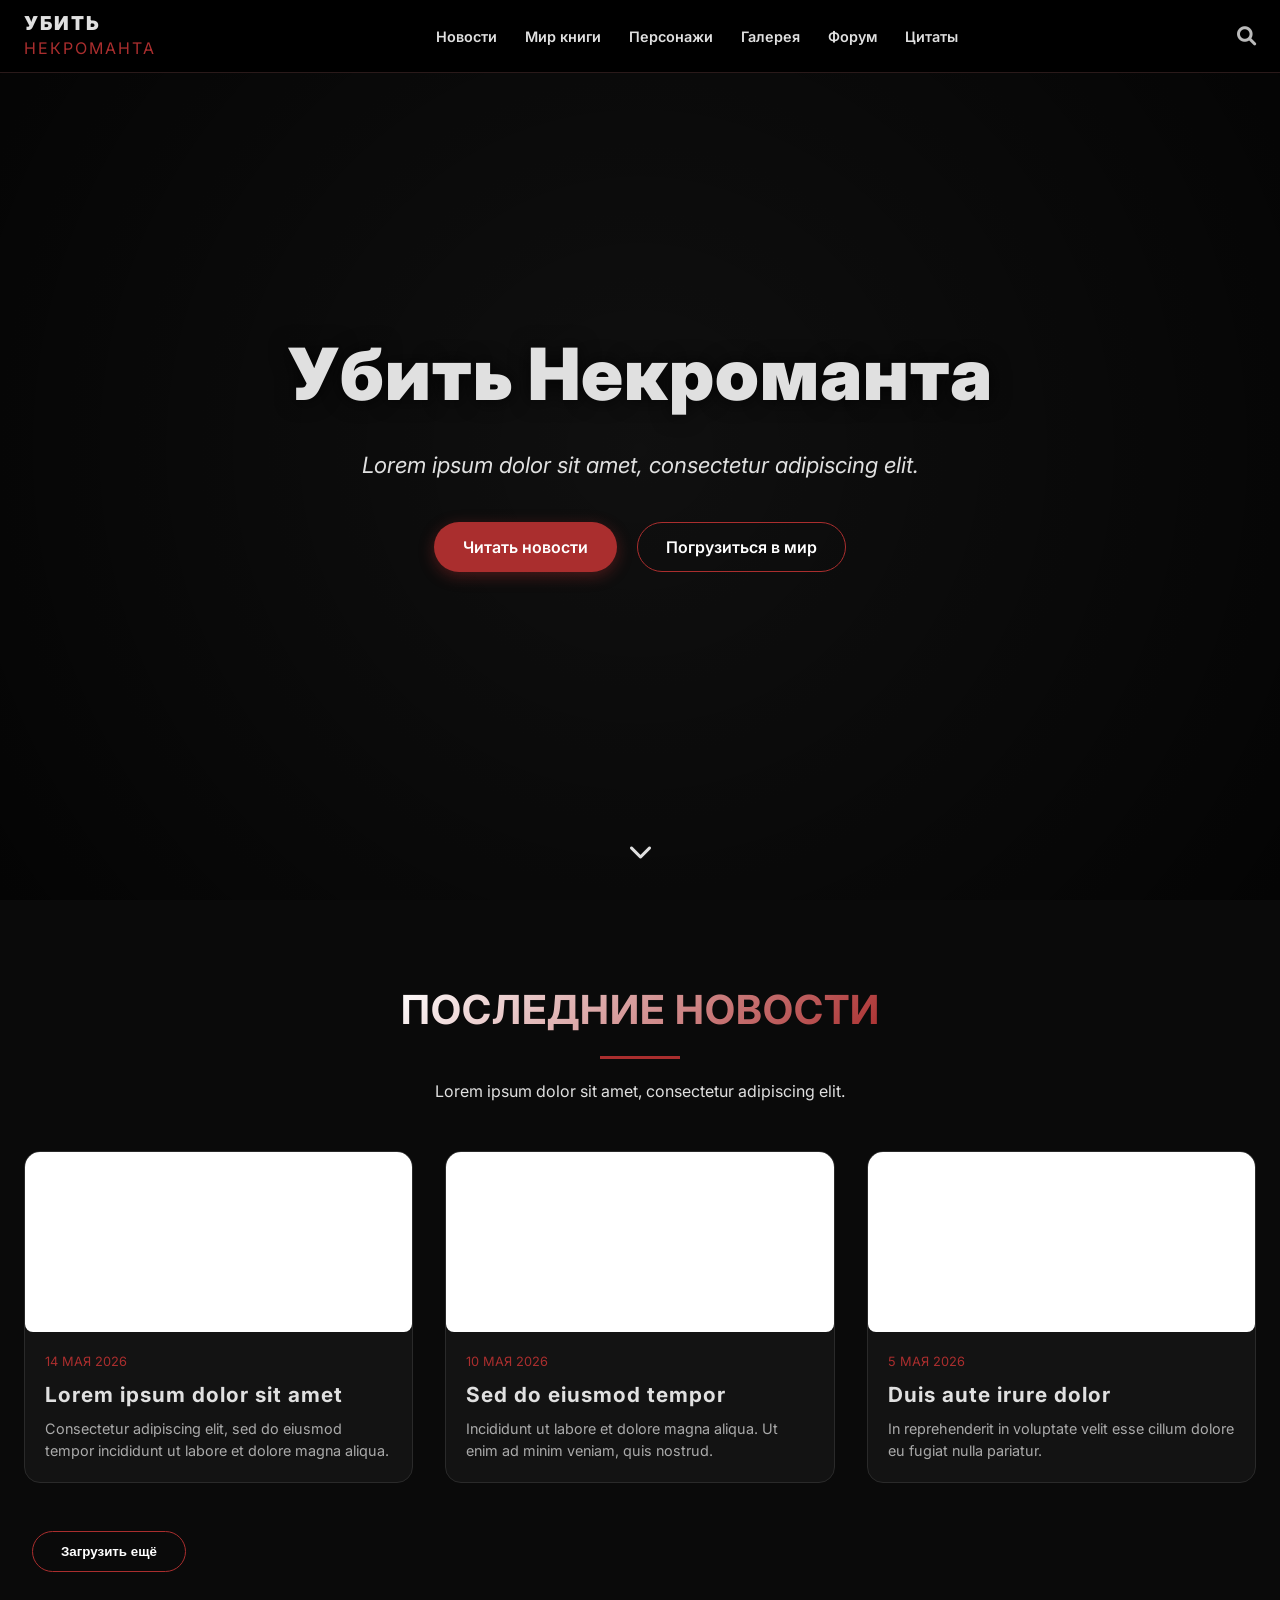
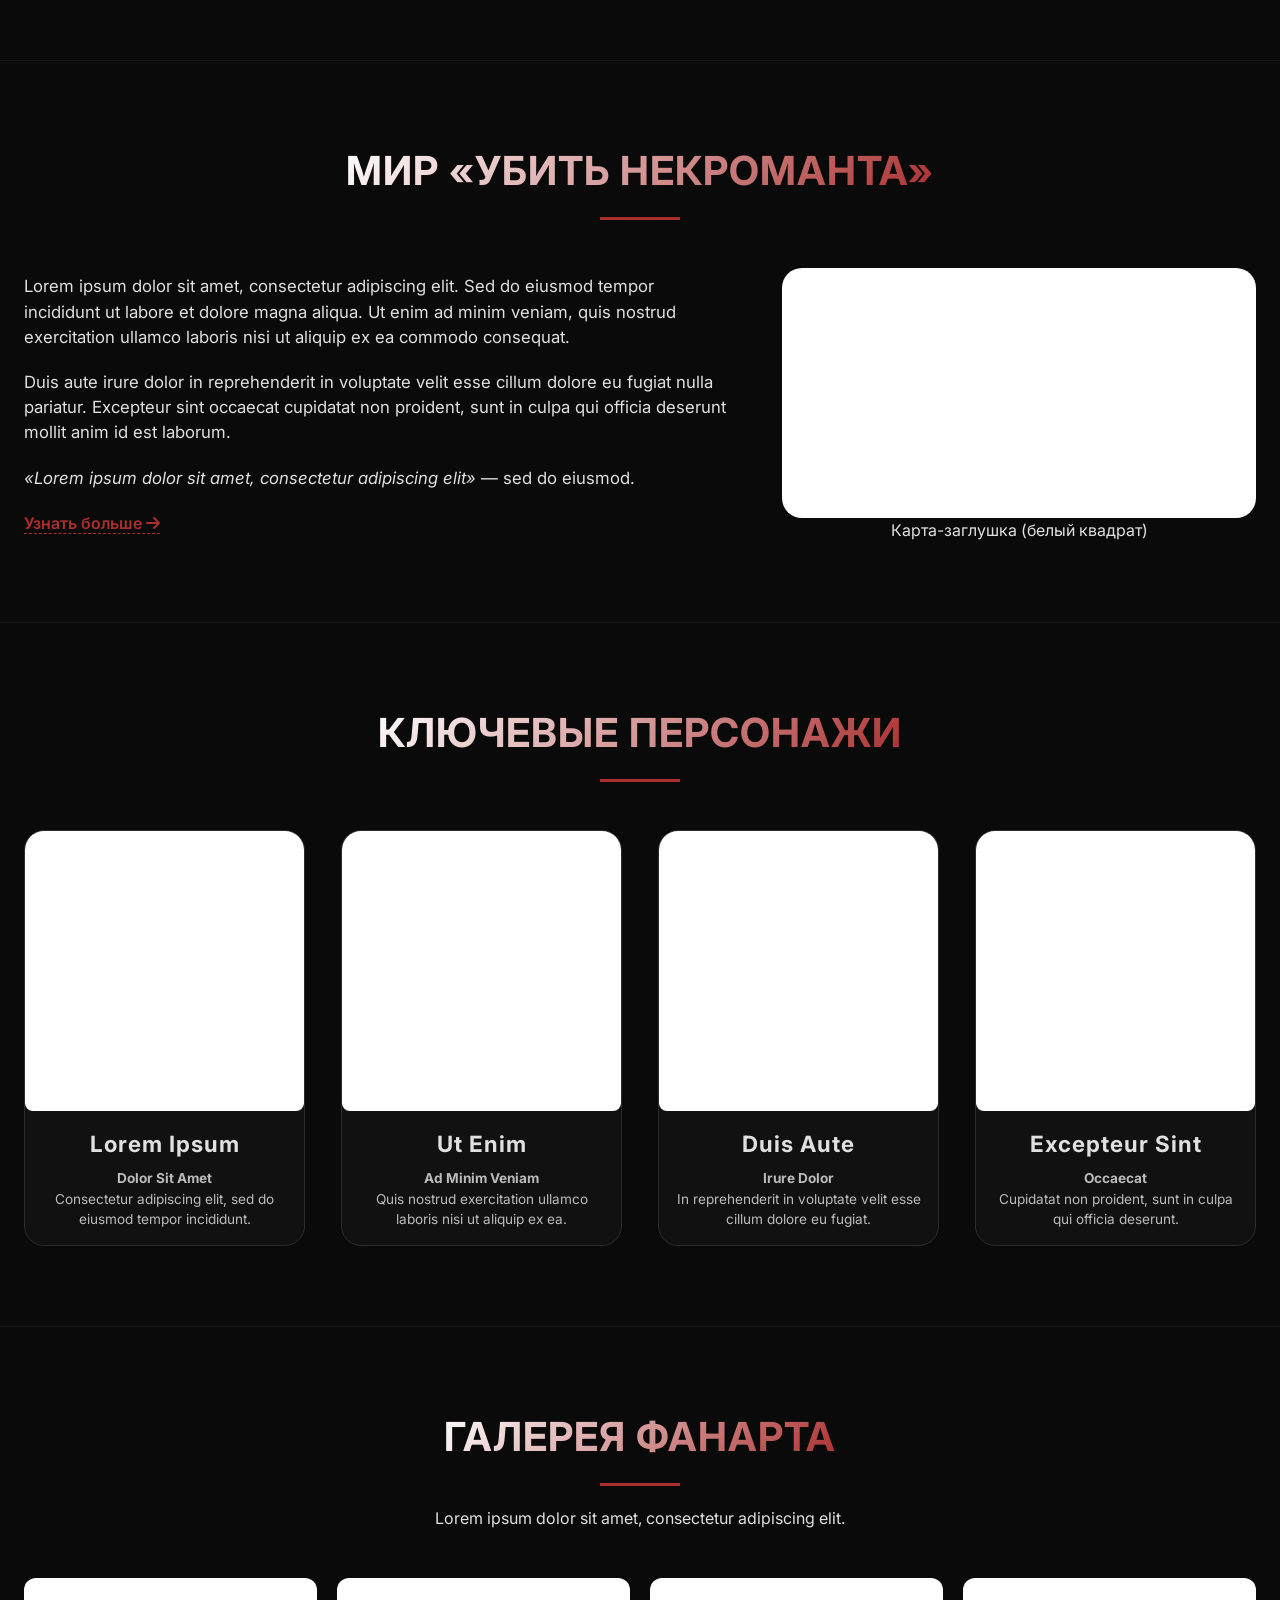
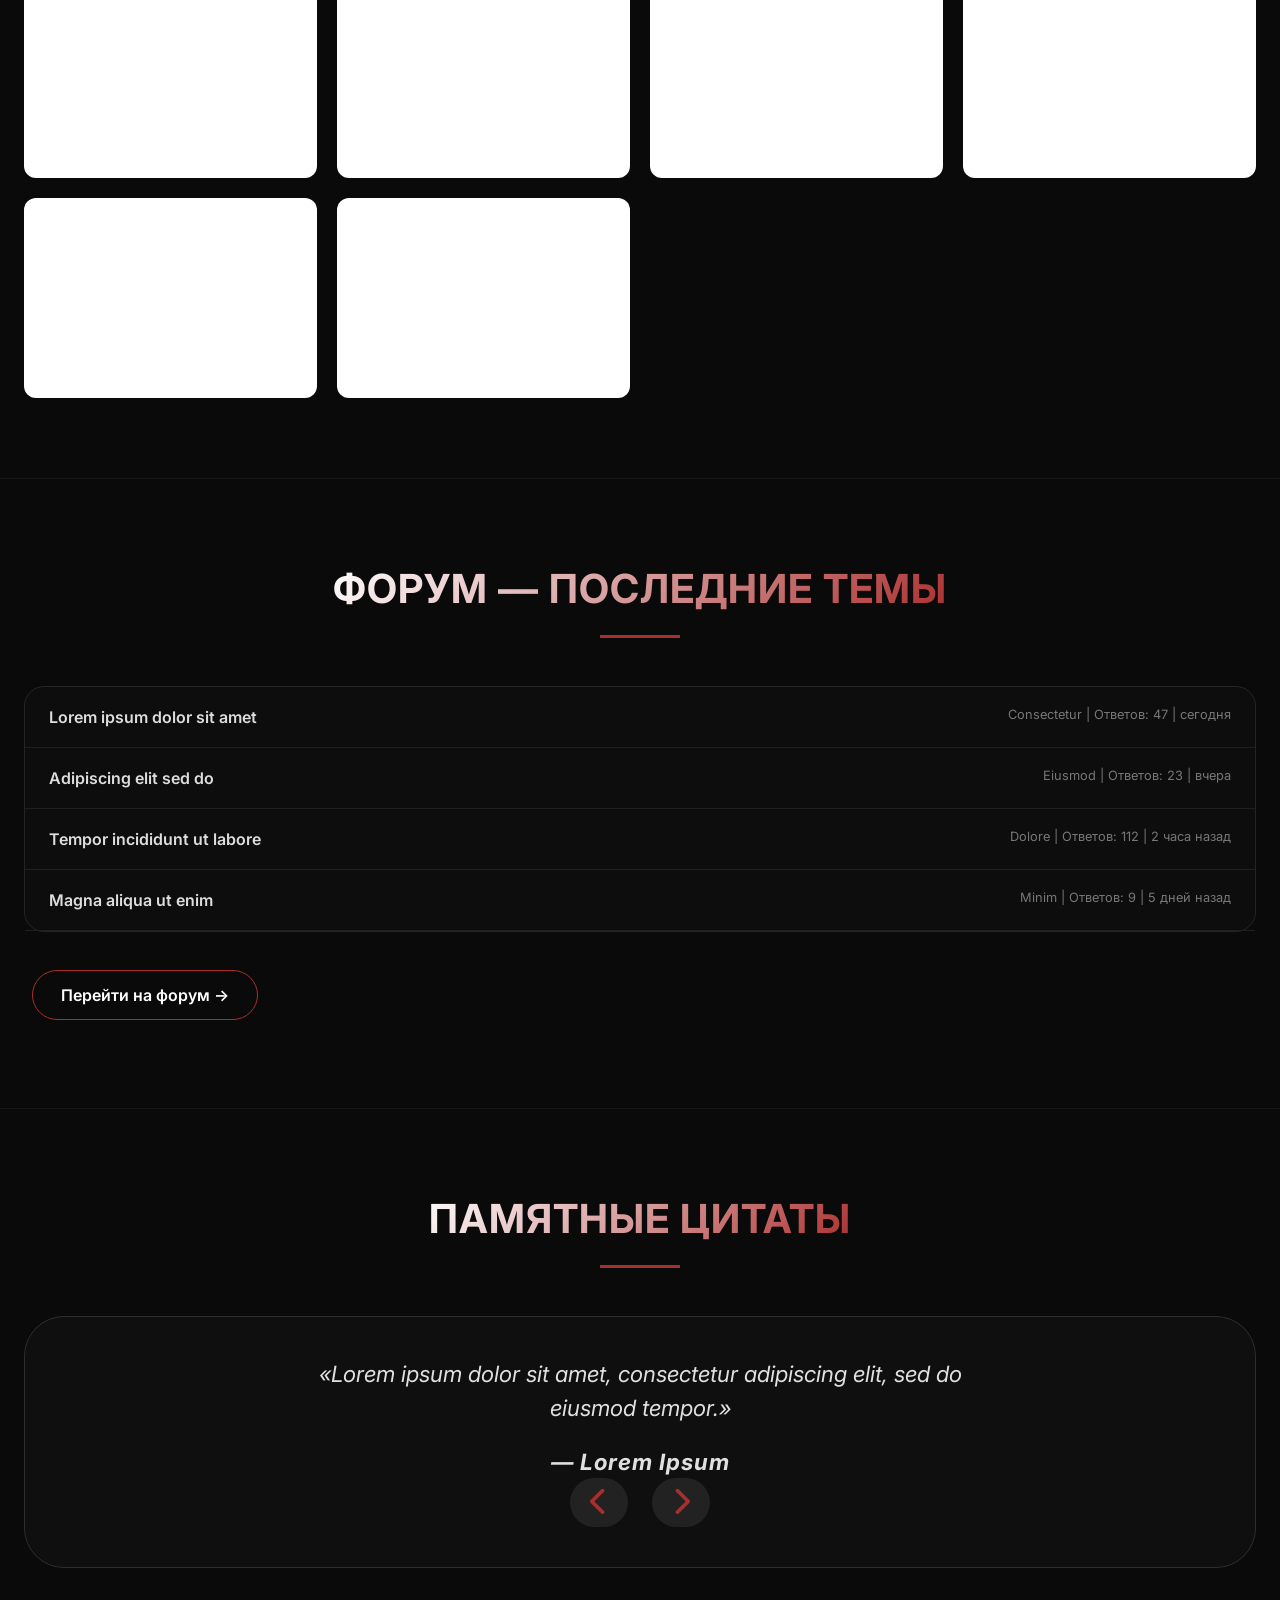
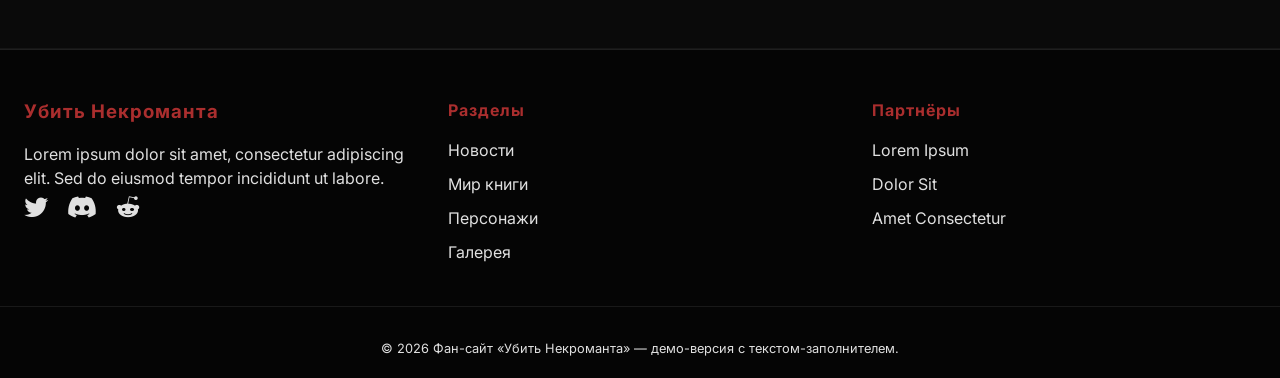
==== frontend/index.html @ 0b4ace2f "80 % шаблона сделана основная часть скелетика сайта с js и css модулями" ====
<!DOCTYPE html>
<html lang="ru">
<head>
    <meta charset="UTF-8">
    <meta name="viewport" content="width=device-width, initial-scale=1.0, user-scalable=yes">
    <title>Убить Некроманта | Фан-сайт (заглушка)</title>
    <link rel="stylesheet" href="style.css">
    <link href="https://fonts.googleapis.com/css2?family=Inter:opsz,wght@14..32,300;14..32,400;14..32,600&display=swap" rel="stylesheet">
    <link rel="stylesheet" href="https://cdnjs.cloudflare.com/ajax/libs/font-awesome/6.0.0-beta3/css/all.min.css">
</head>
<body>

    <div class="mobile-nav-toggle" id="mobileToggle">
        <i class="fas fa-bars"></i>
    </div>
    <nav class="main-nav" id="mainNav">
        <div class="nav-container">
            <div class="logo">
                <a href="#">УБИТЬ<br><span>НЕКРОМАНТА</span></a>
            </div>
            <ul class="nav-links" id="navLinks">
                <li><a href="#news">Новости</a></li>
                <li><a href="#world">Мир книги</a></li>
                <li><a href="#characters">Персонажи</a></li>
                <li><a href="#gallery">Галерея</a></li>
                <li><a href="#forum">Форум</a></li>
                <li><a href="#quotes">Цитаты</a></li>
            </ul>
            <div class="nav-search">
                <i class="fas fa-search"></i>
            </div>
        </div>
    </nav>

    <header class="hero">
        <div class="hero-overlay"></div>
        <div class="hero-content">
            <h1>Убить Некроманта</h1>
            <p class="tagline">Lorem ipsum dolor sit amet, consectetur adipiscing elit.</p>
            <div class="hero-buttons">
                <a href="#news" class="btn btn-primary">Читать новости</a>
                <a href="#world" class="btn btn-secondary">Погрузиться в мир</a>
            </div>
        </div>
        <div class="scroll-down">
            <i class="fas fa-chevron-down"></i>
        </div>
    </header>

    <main>
        <section id="news" class="section news-section">
            <div class="container">
                <div class="section-header">
                    <h2>Последние новости</h2>
                    <div class="section-line"></div>
                    <p>Lorem ipsum dolor sit amet, consectetur adipiscing elit.</p>
                </div>
                <div class="news-grid" id="newsGrid"></div>
                <div class="text-center">
                    <button class="btn btn-outline" id="loadMoreNews">Загрузить ещё</button>
                </div>
            </div>
        </section>

        <section id="world" class="section world-section">
            <div class="container">
                <div class="section-header">
                    <h2>Мир «Убить Некроманта»</h2>
                    <div class="section-line"></div>
                </div>
                <div class="world-content">
                    <div class="world-text">
                        <p>Lorem ipsum dolor sit amet, consectetur adipiscing elit. Sed do eiusmod tempor incididunt ut labore et dolore magna aliqua. Ut enim ad minim veniam, quis nostrud exercitation ullamco laboris nisi ut aliquip ex ea commodo consequat.</p>
                        <p>Duis aute irure dolor in reprehenderit in voluptate velit esse cillum dolore eu fugiat nulla pariatur. Excepteur sint occaecat cupidatat non proident, sunt in culpa qui officia deserunt mollit anim id est laborum.</p>
                        <p><em>«Lorem ipsum dolor sit amet, consectetur adipiscing elit»</em> — sed do eiusmod.</p>
                        <a href="#" class="read-more">Узнать больше <i class="fas fa-arrow-right"></i></a>
                    </div>
                    <div class="world-map">
                        <div class="white-square" style="width:100%; height:250px;"></div>
                        <span class="map-caption">Карта-заглушка (белый квадрат)</span>
                    </div>
                </div>
            </div>
        </section>

        <section id="characters" class="section characters-section">
            <div class="container">
                <div class="section-header">
                    <h2>Ключевые персонажи</h2>
                    <div class="section-line"></div>
                </div>
                <div class="characters-grid" id="charactersGrid"></div>
            </div>
        </section>

        <section id="gallery" class="section gallery-section">
            <div class="container">
                <div class="section-header">
                    <h2>Галерея фанарта</h2>
                    <div class="section-line"></div>
                    <p>Lorem ipsum dolor sit amet, consectetur adipiscing elit.</p>
                </div>
                <div class="gallery-grid" id="galleryGrid"></div>
            </div>
        </section>

        <section id="forum" class="section forum-section">
            <div class="container">
                <div class="section-header">
                    <h2>Форум — последние темы</h2>
                    <div class="section-line"></div>
                </div>
                <div class="forum-list" id="forumTopics"></div>
                <div class="text-center">
                    <a href="#" class="btn btn-outline">Перейти на форум →</a>
                </div>
            </div>
        </section>

        <section id="quotes" class="section quotes-section">
            <div class="container">
                <div class="section-header">
                    <h2>Памятные цитаты</h2>
                    <div class="section-line"></div>
                </div>
                <div class="quotes-slider">
                    <div class="quote-card active">
                        <p>«Lorem ipsum dolor sit amet, consectetur adipiscing elit, sed do eiusmod tempor.»</p>
                        <h4>— Lorem Ipsum</h4>
                    </div>
                    <div class="quote-card">
                        <p>«Ut enim ad minim veniam, quis nostrud exercitation ullamco laboris nisi ut aliquip.»</p>
                        <h4>— Dolor Sit Amet</h4>
                    </div>
                    <div class="quote-card">
                        <p>«Duis aute irure dolor in reprehenderit in voluptate velit esse cillum dolore.»</p>
                        <h4>— Consectetur Adipiscing</h4>
                    </div>
                    <div class="quote-nav">
                        <button id="prevQuote"><i class="fas fa-chevron-left"></i></button>
                        <button id="nextQuote"><i class="fas fa-chevron-right"></i></button>
                    </div>
                </div>
            </div>
        </section>
    </main>

    <footer>
        <div class="footer-container">
            <div class="footer-col">
                <h3>Убить Некроманта</h3>
                <p>Lorem ipsum dolor sit amet, consectetur adipiscing elit. Sed do eiusmod tempor incididunt ut labore.</p>
                <div class="social-links">
                    <a href="#"><i class="fab fa-twitter"></i></a>
                    <a href="#"><i class="fab fa-discord"></i></a>
                    <a href="#"><i class="fab fa-reddit-alien"></i></a>
                </div>
            </div>
            <div class="footer-col">
                <h4>Разделы</h4>
                <ul>
                    <li><a href="#news">Новости</a></li>
                    <li><a href="#world">Мир книги</a></li>
                    <li><a href="#characters">Персонажи</a></li>
                    <li><a href="#gallery">Галерея</a></li>
                </ul>
            </div>
            <div class="footer-col">
                <h4>Партнёры</h4>
                <ul>
                    <li><a href="#">Lorem Ipsum</a></li>
                    <li><a href="#">Dolor Sit</a></li>
                    <li><a href="#">Amet Consectetur</a></li>
                </ul>
            </div>
        </div>
        <div class="footer-bottom">
            <p>&copy; 2026 Фан-сайт «Убить Некроманта» — демо-версия с текстом-заполнителем.</p>
        </div>
    </footer>

    <div id="newsModal" class="modal">
        <div class="modal-content">
            <span class="modal-close">&times;</span>
            <div id="modalBody"></div>
        </div>
    </div>

    <script src="script.js"></script>
</body>
</html>
---- frontend/style.css ----
* {
    margin: 0;
    padding: 0;
    box-sizing: border-box;
}

body {
    font-family: 'Inter', sans-serif;
    background-color: #0a0a0a;
    color: #e0e0e0;
    line-height: 1.5;
    scroll-behavior: smooth;
}

h1, h2, h3, h4, .logo {
    font-family: 'Inter', sans-serif;
    letter-spacing: 1px;
}

a {
    text-decoration: none;
    color: inherit;
}

.container {
    max-width: 1280px;
    margin: 0 auto;
    padding: 0 24px;
}

.section {
    padding: 80px 0;
    border-bottom: 1px solid rgba(255, 255, 255, 0.05);
}

.section-header {
    text-align: center;
    margin-bottom: 48px;
}

.section-header h2 {
    font-size: 2.5rem;
    text-transform: uppercase;
    background: linear-gradient(135deg, #ffffff, #aa2e2e);
    -webkit-background-clip: text;
    background-clip: text;
    color: transparent;
    display: inline-block;
}

.section-line {
    width: 80px;
    height: 3px;
    background: #aa2e2e;
    margin: 16px auto 20px;
}

.main-nav {
    position: fixed;
    top: 0;
    width: 100%;
    background: rgba(0, 0, 0, 0.95);
    backdrop-filter: blur(10px);
    z-index: 1000;
    border-bottom: 1px solid #2a1a1a;
}

.nav-container {
    display: flex;
    justify-content: space-between;
    align-items: center;
    max-width: 1400px;
    margin: 0 auto;
    padding: 12px 24px;
}

.logo a {
    font-size: 1.2rem;
    font-weight: 900;
    line-height: 1.2;
    letter-spacing: 2px;
}

.logo span {
    font-size: 1rem;
    font-weight: normal;
    color: #aa2e2e;
}

.nav-links {
    display: flex;
    gap: 28px;
    list-style: none;
}

.nav-links li a {
    font-weight: 600;
    font-size: 0.9rem;
    transition: color 0.3s;
}

.nav-links li a:hover {
    color: #aa2e2e;
}

.nav-search {
    cursor: pointer;
    font-size: 1.2rem;
    color: #bbb;
}

.mobile-nav-toggle {
    display: none;
    position: fixed;
    top: 18px;
    right: 20px;
    z-index: 1100;
    background: #aa2e2e;
    padding: 10px 14px;
    border-radius: 8px;
    cursor: pointer;
    font-size: 1.5rem;
    color: white;
}

.hero {
    height: 100vh;
    position: relative;
    background: #1a1a1a; /* вместо картинки — тёмный фон */
    display: flex;
    align-items: center;
    justify-content: center;
    text-align: center;
}

.hero-overlay {
    position: absolute;
    top: 0;
    left: 0;
    width: 100%;
    height: 100%;
    background: radial-gradient(circle, rgba(0,0,0,0.4) 0%, rgba(0,0,0,0.85) 100%);
}

.hero-content {
    position: relative;
    z-index: 2;
    max-width: 800px;
    padding: 24px;
}

.hero-content h1 {
    font-size: 4.5rem;
    font-weight: 900;
    text-shadow: 0 0 20px rgba(0,0,0,0.8);
    margin-bottom: 20px;
}

.tagline {
    font-size: 1.4rem;
    font-style: italic;
    margin-bottom: 32px;
}

.btn {
    display: inline-block;
    padding: 12px 28px;
    margin: 8px;
    border-radius: 40px;
    font-weight: 600;
    transition: 0.3s;
    border: 1px solid transparent;
}

.btn-primary {
    background: #aa2e2e;
    color: white;
    box-shadow: 0 4px 15px rgba(170,46,46,0.4);
}
.btn-primary:hover {
    background: #7a2020;
    transform: translateY(-2px);
}

.btn-secondary {
    background: transparent;
    border-color: #aa2e2e;
    color: #fff;
}
.btn-secondary:hover {
    background: rgba(170,46,46,0.2);
}

.btn-outline {
    border: 1px solid #aa2e2e;
    background: transparent;
    color: #fff;
}
.btn-outline:hover {
    background: #aa2e2e;
}

.scroll-down {
    position: absolute;
    bottom: 30px;
    left: 50%;
    transform: translateX(-50%);
    font-size: 24px;
    animation: bounce 2s infinite;
    cursor: pointer;
}

@keyframes bounce {
    0%,100%{ transform: translateX(-50%) translateY(0);}
    50%{ transform: translateX(-50%) translateY(10px);}
}

.news-grid {
    display: grid;
    grid-template-columns: repeat(auto-fill, minmax(320px, 1fr));
    gap: 32px;
    margin-bottom: 40px;
}

.news-card {
    background: #131313;
    border-radius: 16px;
    overflow: hidden;
    transition: transform 0.2s, box-shadow 0.2s;
    border: 1px solid #2a2a2a;
    cursor: pointer;
}
.news-card:hover {
    transform: translateY(-6px);
    border-color: #aa2e2e;
}

.white-square {
    background-color: #ffffff;
    border-radius: 8px;
    display: flex;
    align-items: center;
    justify-content: center;
    color: #aaa;
    font-size: 0.8rem;
    text-align: center;
}

.news-img {
    width: 100%;
    height: 180px;
    background-color: white;
}

.news-content {
    padding: 20px;
}

.news-date {
    font-size: 0.8rem;
    color: #aa2e2e;
    text-transform: uppercase;
}

.news-title {
    font-size: 1.3rem;
    margin: 8px 0;
}

.news-excerpt {
    font-size: 0.9rem;
    color: #aaa;
}

.world-content {
    display: flex;
    flex-wrap: wrap;
    gap: 48px;
    align-items: center;
}
.world-text {
    flex: 1.5;
}
.world-text p {
    margin-bottom: 20px;
    font-size: 1.05rem;
}
.read-more {
    color: #aa2e2e;
    font-weight: 600;
    border-bottom: 1px dashed;
}
.world-map {
    flex: 1;
    text-align: center;
}
.world-map .white-square {
    background-color: white;
    border-radius: 20px;
}

.characters-grid {
    display: grid;
    grid-template-columns: repeat(auto-fill, minmax(240px, 1fr));
    gap: 36px;
}
.character-card {
    background: #111;
    border-radius: 20px;
    overflow: hidden;
    text-align: center;
    border: 1px solid #2c2c2c;
    padding-bottom: 16px;
}
.character-card .white-square {
    width: 100%;
    height: 280px;
    background-color: white;
}
.character-card h3 {
    font-size: 1.4rem;
    margin: 16px 0 8px;
}
.character-card p {
    padding: 0 16px;
    font-size: 0.85rem;
    color: #bbb;
}

.gallery-grid {
    display: grid;
    grid-template-columns: repeat(auto-fill, minmax(250px, 1fr));
    gap: 20px;
}
.gallery-item .white-square {
    width: 100%;
    height: 200px;
    background-color: white;
    border-radius: 12px;
}

.forum-list {
    background: #0d0d0d;
    border-radius: 20px;
    border: 1px solid #252525;
    margin-bottom: 30px;
}
.forum-topic {
    display: flex;
    justify-content: space-between;
    padding: 18px 24px;
    border-bottom: 1px solid #202020;
    transition: background 0.2s;
}
.forum-topic:hover {
    background: #1a1a1a;
}
.topic-title a {
    font-weight: 600;
    color: #dddddd;
}
.topic-title a:hover {
    color: #aa2e2e;
}
.topic-meta {
    font-size: 0.8rem;
    color: #777;
}

.quotes-slider {
    background: #0f0f0f;
    border-radius: 40px;
    padding: 40px 30px;
    text-align: center;
    border: 1px solid #2e2e2e;
}
.quote-card {
    display: none;
    font-size: 1.4rem;
    font-style: italic;
    line-height: 1.5;
}
.quote-card.active {
    display: block;
}
.quote-card p {
    max-width: 700px;
    margin: 0 auto 20px;
}
.quote-nav button {
    background: #222;
    border: none;
    color: #aa2e2e;
    font-size: 1.8rem;
    padding: 8px 20px;
    margin: 0 10px;
    cursor: pointer;
    border-radius: 40px;
}
.quote-nav button:hover {
    background: #aa2e2e;
    color: white;
}

footer {
    background: #050505;
    padding: 48px 0 20px;
    border-top: 1px solid #1f1f1f;
}
.footer-container {
    max-width: 1280px;
    margin: auto;
    display: flex;
    flex-wrap: wrap;
    gap: 40px;
    padding: 0 24px;
}
.footer-col {
    flex: 1;
    min-width: 180px;
}
.footer-col h3, .footer-col h4 {
    margin-bottom: 16px;
    color: #aa2e2e;
}
.footer-col ul {
    list-style: none;
}
.footer-col ul li {
    margin-bottom: 10px;
}
.social-links a {
    font-size: 1.5rem;
    margin-right: 15px;
}
.social-links a:hover {
    color: #aa2e2e;
}
.footer-bottom {
    text-align: center;
    padding-top: 32px;
    margin-top: 32px;
    border-top: 1px solid #191919;
    font-size: 0.8rem;
}

/* Модальное окно */
.modal {
    display: none;
    position: fixed;
    z-index: 2000;
    left: 0;
    top: 0;
    width: 100%;
    height: 100%;
    background-color: rgba(0,0,0,0.9);
    justify-content: center;
    align-items: center;
}
.modal-content {
    background-color: #1a1a1a;
    padding: 30px;
    border-radius: 20px;
    max-width: 600px;
    width: 90%;
    border: 1px solid #aa2e2e;
    position: relative;
}
.modal-close {
    position: absolute;
    top: 15px;
    right: 25px;
    font-size: 28px;
    cursor: pointer;
}

/* Адаптив */
@media (max-width: 900px) {
    .nav-links {
        display: none;
        flex-direction: column;
        position: absolute;
        top: 70px;
        right: 0;
        background: #0a0a0a;
        width: 220px;
        padding: 20px;
        gap: 20px;
        border-left: 2px solid #aa2e2e;
    }
    .nav-links.active {
        display: flex;
    }
    .mobile-nav-toggle {
        display: block;
    }
    .hero-content h1 {
        font-size: 2.5rem;
    }
    .section-header h2 {
        font-size: 1.8rem;
    }
}
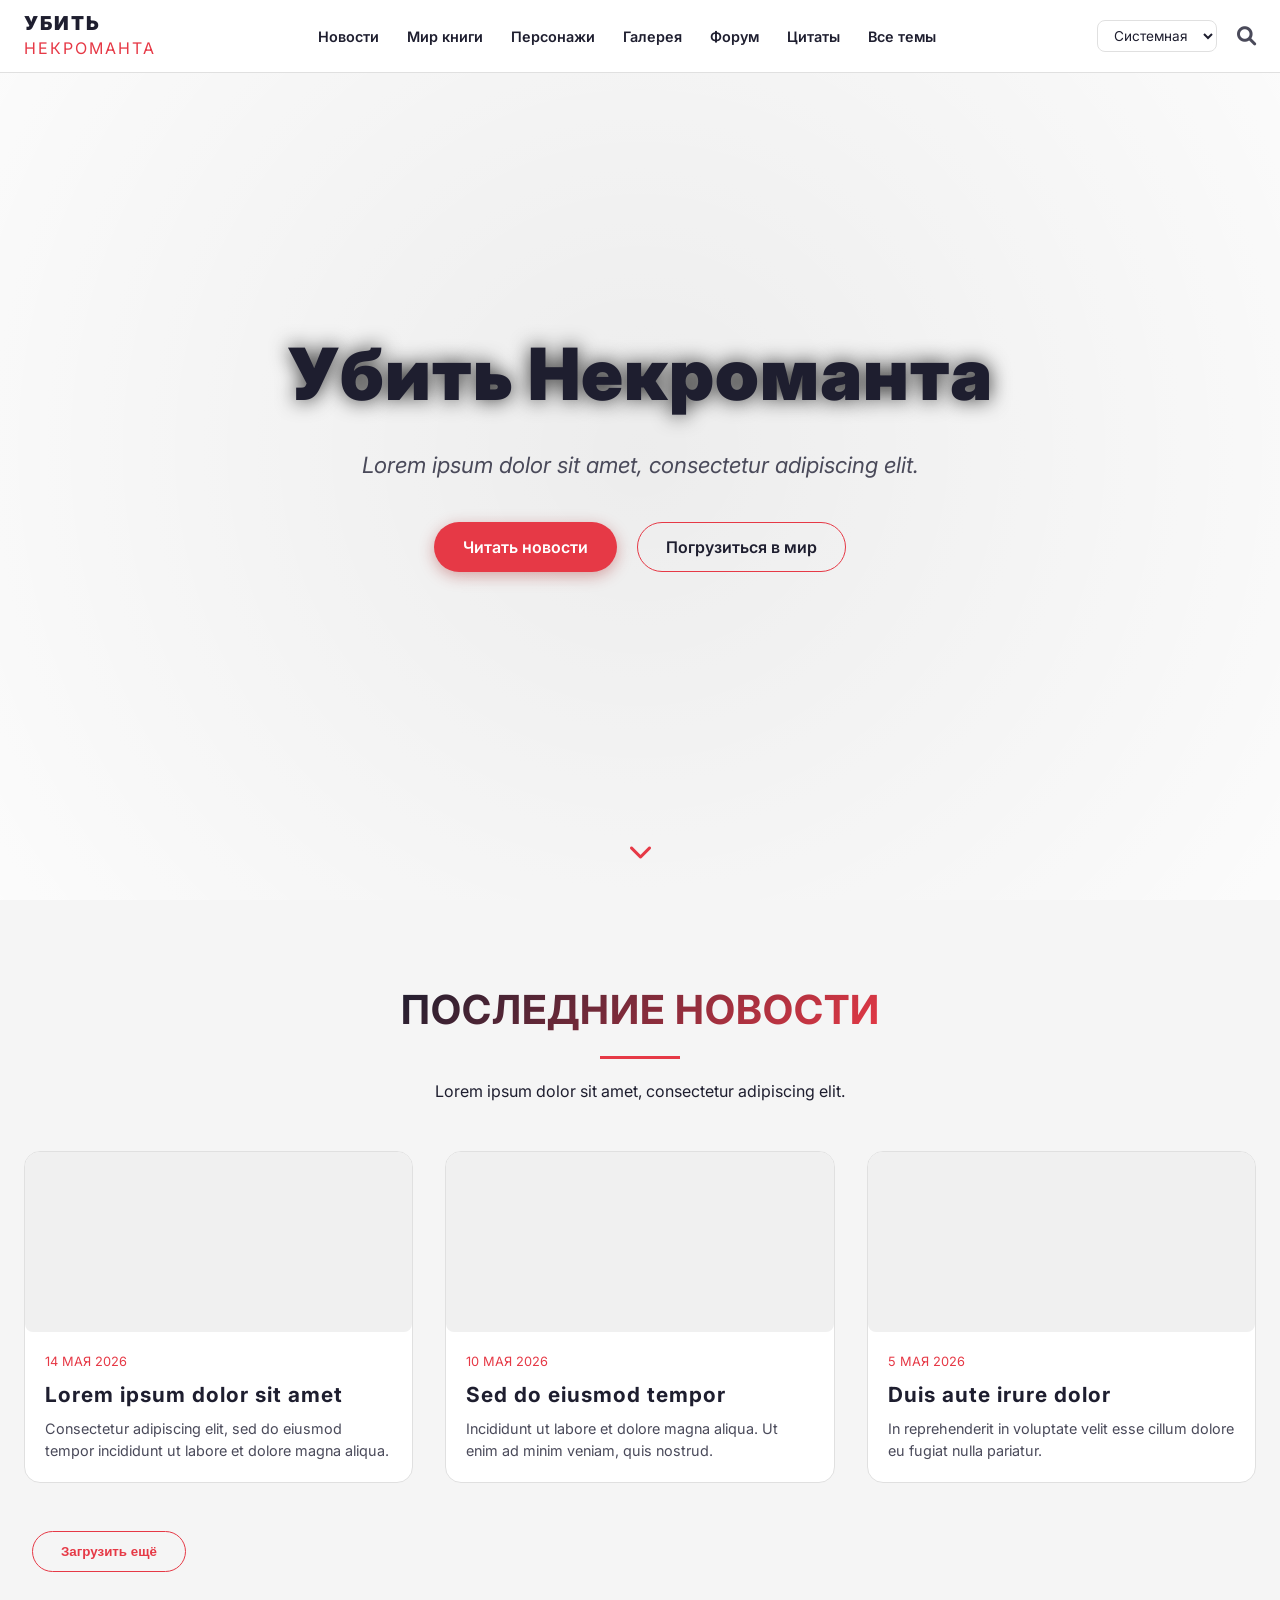
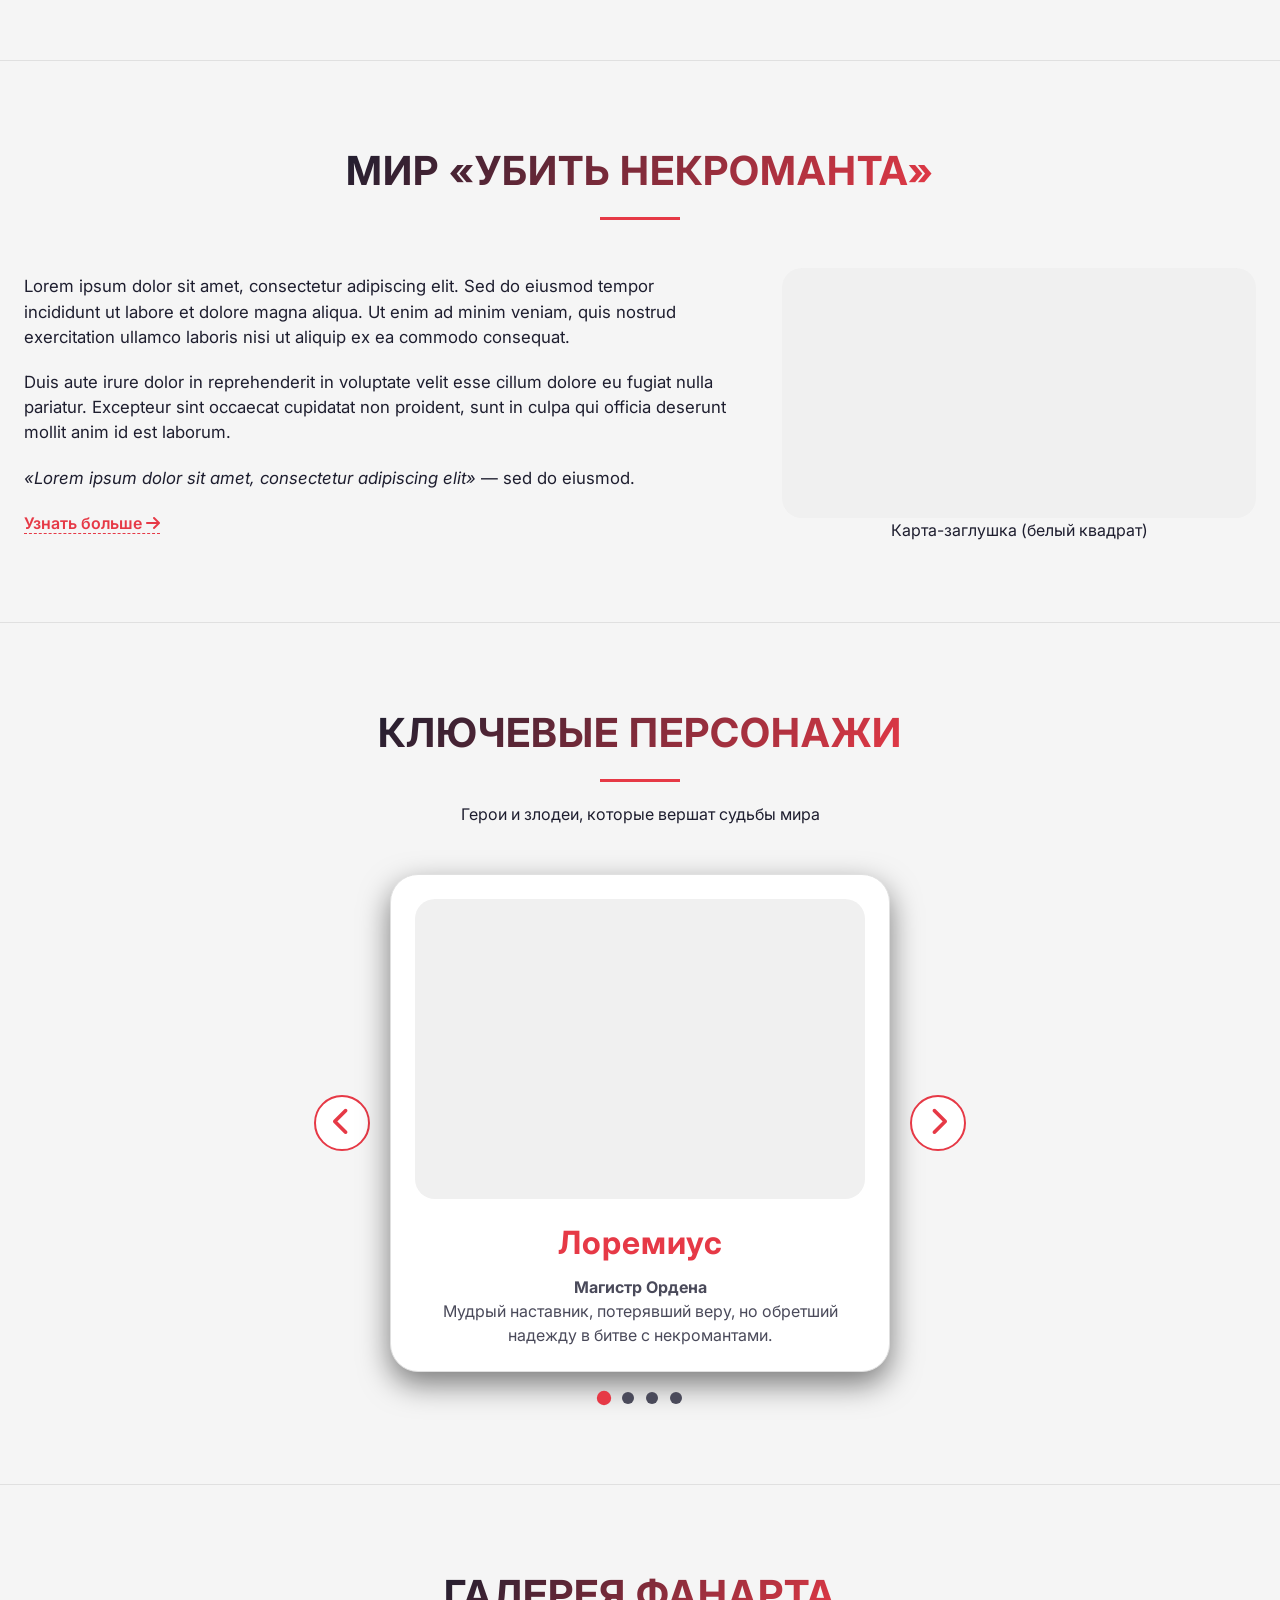
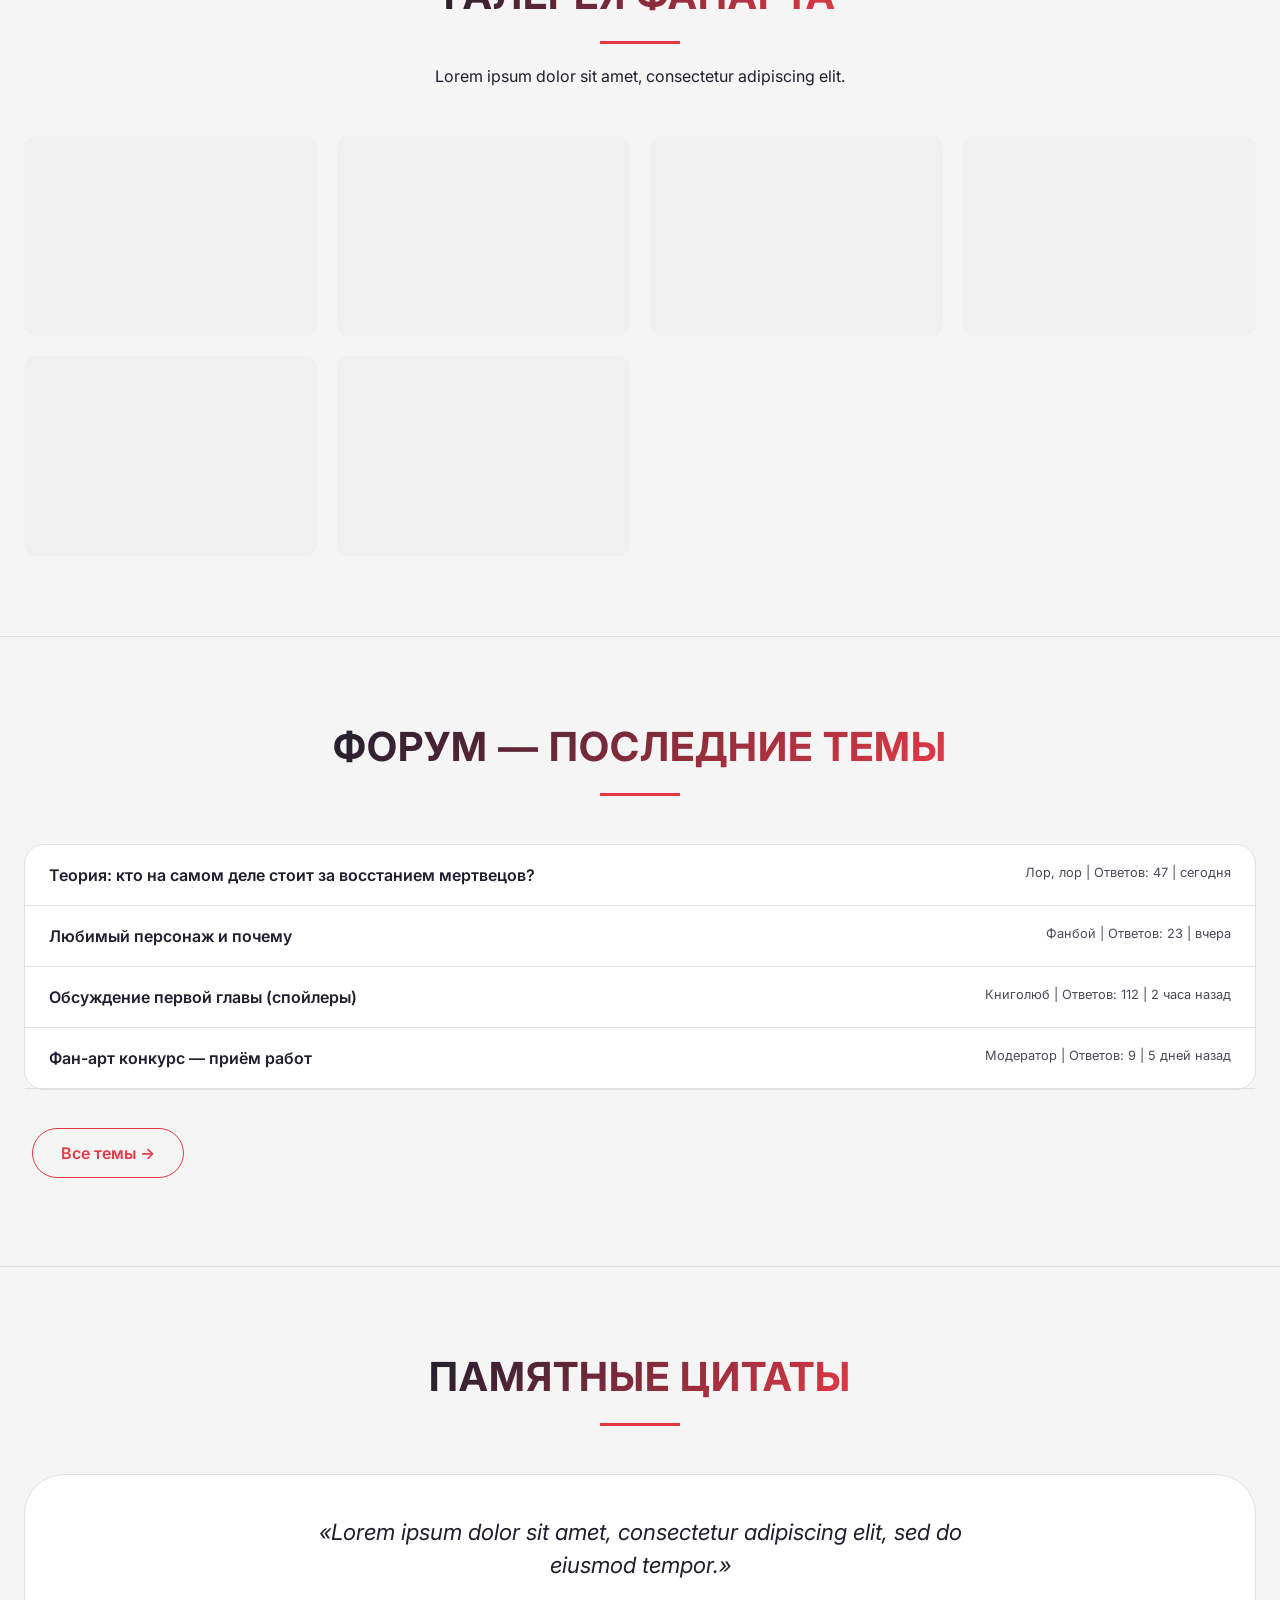
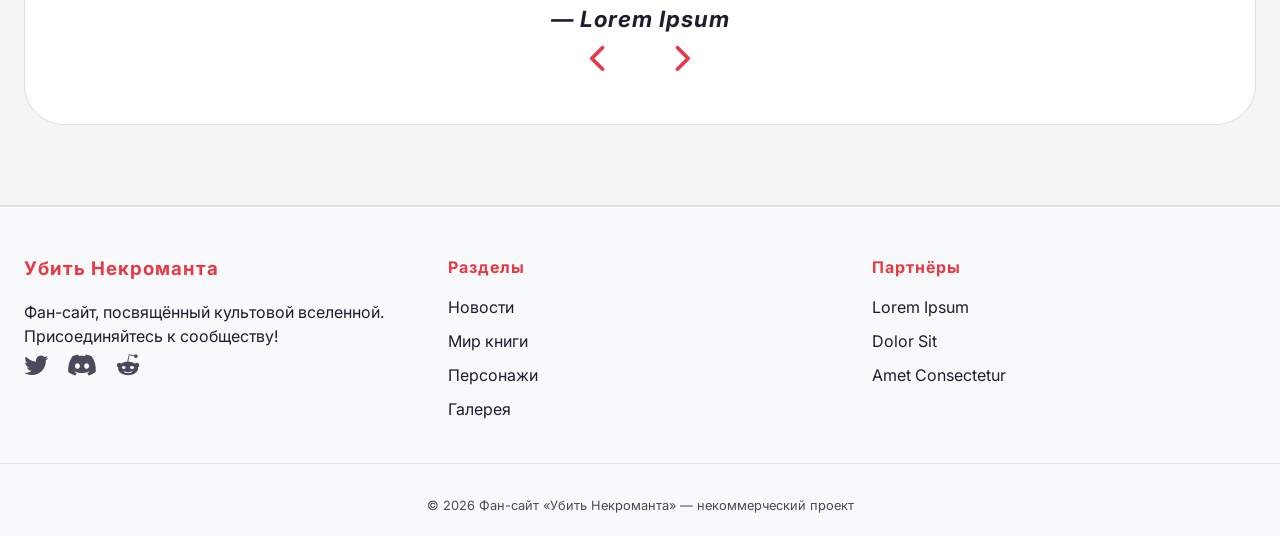
==== commit 759aed30: "Темы, переключение персонажа, топики отдельно Появилась кнопка для переключения тем: тёмная, светлая" ====
--- a/frontend/index.html
+++ b/frontend/index.html
@@ -3,16 +3,12 @@
 <head>
     <meta charset="UTF-8">
     <meta name="viewport" content="width=device-width, initial-scale=1.0, user-scalable=yes">
-    <title>Убить Некроманта | Фан-сайт (заглушка)</title>
+    <title>Убить Некроманта | Фан-сайт</title>
     <link rel="stylesheet" href="style.css">
-    <link href="https://fonts.googleapis.com/css2?family=Inter:opsz,wght@14..32,300;14..32,400;14..32,600&display=swap" rel="stylesheet">
+    <link href="https://fonts.googleapis.com/css2?family=Inter:opsz,wght@14..32,300;14..32,400;14..32,600;14..32,700&display=swap" rel="stylesheet">
     <link rel="stylesheet" href="https://cdnjs.cloudflare.com/ajax/libs/font-awesome/6.0.0-beta3/css/all.min.css">
 </head>
 <body>
-
-    <div class="mobile-nav-toggle" id="mobileToggle">
-        <i class="fas fa-bars"></i>
-    </div>
     <nav class="main-nav" id="mainNav">
         <div class="nav-container">
             <div class="logo">
@@ -25,9 +21,23 @@
                 <li><a href="#gallery">Галерея</a></li>
                 <li><a href="#forum">Форум</a></li>
                 <li><a href="#quotes">Цитаты</a></li>
+                <li><a href="topics.html">Все темы</a></li>
             </ul>
-            <div class="nav-search">
-                <i class="fas fa-search"></i>
+            <div class="nav-right">
+                <div class="theme-switcher">
+                    <select id="themeSelect">
+                        <option value="system">Системная</option>
+                        <option value="dark">Тёмная</option>
+                        <option value="light">Светлая</option>
+                        <option value="blue">Синяя</option>
+                    </select>
+                </div>
+                <div class="nav-search">
+                    <i class="fas fa-search"></i>
+                </div>
+            </div>
+            <div class="mobile-nav-toggle" id="mobileToggle">
+                <i class="fas fa-bars"></i>
             </div>
         </div>
     </nav>
@@ -88,8 +98,19 @@
                 <div class="section-header">
                     <h2>Ключевые персонажи</h2>
                     <div class="section-line"></div>
-                </div>
-                <div class="characters-grid" id="charactersGrid"></div>
+                    <p>Герои и злодеи, которые вершат судьбы мира</p>
+                </div>
+                <div class="character-carousel">
+                    <button class="carousel-btn prev-btn" id="prevCharacter"><i class="fas fa-chevron-left"></i></button>
+                    <div class="character-card-large">
+                        <div class="white-square character-image" style="height:300px;"></div>
+                        <h3 id="charName">Lorem Ipsum</h3>
+                        <p id="charRole"><strong>Dolor Sit Amet</strong></p>
+                        <p id="charDesc">Consectetur adipiscing elit, sed do eiusmod tempor incididunt.</p>
+                    </div>
+                    <button class="carousel-btn next-btn" id="nextCharacter"><i class="fas fa-chevron-right"></i></button>
+                </div>
+                <div class="carousel-dots" id="charDots"></div>
             </div>
         </section>
 
@@ -112,7 +133,7 @@
                 </div>
                 <div class="forum-list" id="forumTopics"></div>
                 <div class="text-center">
-                    <a href="#" class="btn btn-outline">Перейти на форум →</a>
+                    <a href="topics.html" class="btn btn-outline">Все темы →</a>
                 </div>
             </div>
         </section>
@@ -149,7 +170,7 @@
         <div class="footer-container">
             <div class="footer-col">
                 <h3>Убить Некроманта</h3>
-                <p>Lorem ipsum dolor sit amet, consectetur adipiscing elit. Sed do eiusmod tempor incididunt ut labore.</p>
+                <p>Фан-сайт, посвящённый культовой вселенной. Присоединяйтесь к сообществу!</p>
                 <div class="social-links">
                     <a href="#"><i class="fab fa-twitter"></i></a>
                     <a href="#"><i class="fab fa-discord"></i></a>
@@ -175,7 +196,7 @@
             </div>
         </div>
         <div class="footer-bottom">
-            <p>&copy; 2026 Фан-сайт «Убить Некроманта» — демо-версия с текстом-заполнителем.</p>
+            <p>&copy; 2026 Фан-сайт «Убить Некроманта» — некоммерческий проект</p>
         </div>
     </footer>
 
--- a/frontend/style.css
+++ b/frontend/style.css
@@ -1,3 +1,51 @@
+:root {
+    --bg-primary: #0a0a0a;
+    --bg-secondary: #131313;
+    --bg-card: #111;
+    --bg-header: rgba(0, 0, 0, 0.95);
+    --text-primary: #e0e0e0;
+    --text-secondary: #aaa;
+    --accent: #aa2e2e;
+    --accent-hover: #7a2020;
+    --border: rgba(255, 255, 255, 0.05);
+    --border-card: #2a2a2a;
+    --hero-bg: #1a1a1a;
+    --footer-bg: #050505;
+    --white-square-bg: #ffffff;
+}
+
+body.theme-light {
+    --bg-primary: #f5f5f5;
+    --bg-secondary: #ffffff;
+    --bg-card: #ffffff;
+    --bg-header: rgba(255, 255, 255, 0.98);
+    --text-primary: #1e1e2f;
+    --text-secondary: #4a4a5a;
+    --accent: #e63946;
+    --accent-hover: #c1121f;
+    --border: #e0e0e0;
+    --border-card: #e0e0e0;
+    --hero-bg: #e8e8e8;
+    --footer-bg: #f8f9fa;
+    --white-square-bg: #f0f0f0;
+}
+
+body.theme-blue {
+    --bg-primary: #0a192f;
+    --bg-secondary: #112240;
+    --bg-card: #0a2a3a;
+    --bg-header: rgba(10, 25, 47, 0.95);
+    --text-primary: #ccd6f6;
+    --text-secondary: #8892b0;
+    --accent: #64ffda;
+    --accent-hover: #45e0b5;
+    --border: rgba(100, 255, 218, 0.1);
+    --border-card: #1d3e53;
+    --hero-bg: #051424;
+    --footer-bg: #020c1a;
+    --white-square-bg: #1a3a5a;
+}
+
 * {
     margin: 0;
     padding: 0;
@@ -6,10 +54,11 @@
 
 body {
     font-family: 'Inter', sans-serif;
-    background-color: #0a0a0a;
-    color: #e0e0e0;
+    background-color: var(--bg-primary);
+    color: var(--text-primary);
     line-height: 1.5;
     scroll-behavior: smooth;
+    transition: background-color 0.2s, color 0.2s;
 }
 
 h1, h2, h3, h4, .logo {
@@ -30,7 +79,7 @@
 
 .section {
     padding: 80px 0;
-    border-bottom: 1px solid rgba(255, 255, 255, 0.05);
+    border-bottom: 1px solid var(--border);
 }
 
 .section-header {
@@ -41,7 +90,7 @@
 .section-header h2 {
     font-size: 2.5rem;
     text-transform: uppercase;
-    background: linear-gradient(135deg, #ffffff, #aa2e2e);
+    background: linear-gradient(135deg, var(--text-primary), var(--accent));
     -webkit-background-clip: text;
     background-clip: text;
     color: transparent;
@@ -51,7 +100,7 @@
 .section-line {
     width: 80px;
     height: 3px;
-    background: #aa2e2e;
+    background: var(--accent);
     margin: 16px auto 20px;
 }
 
@@ -59,10 +108,10 @@
     position: fixed;
     top: 0;
     width: 100%;
-    background: rgba(0, 0, 0, 0.95);
+    background: var(--bg-header);
     backdrop-filter: blur(10px);
     z-index: 1000;
-    border-bottom: 1px solid #2a1a1a;
+    border-bottom: 1px solid var(--border);
 }
 
 .nav-container {
@@ -72,6 +121,7 @@
     max-width: 1400px;
     margin: 0 auto;
     padding: 12px 24px;
+    position: relative;
 }
 
 .logo a {
@@ -79,12 +129,13 @@
     font-weight: 900;
     line-height: 1.2;
     letter-spacing: 2px;
+    color: var(--text-primary);
 }
 
 .logo span {
     font-size: 1rem;
     font-weight: normal;
-    color: #aa2e2e;
+    color: var(--accent);
 }
 
 .nav-links {
@@ -97,25 +148,44 @@
     font-weight: 600;
     font-size: 0.9rem;
     transition: color 0.3s;
+    color: var(--text-primary);
 }
 
 .nav-links li a:hover {
-    color: #aa2e2e;
+    color: var(--accent);
+}
+
+.nav-right {
+    display: flex;
+    align-items: center;
+    gap: 20px;
+}
+
+.theme-switcher select {
+    background: var(--bg-secondary);
+    color: var(--text-primary);
+    border: 1px solid var(--border-card);
+    padding: 6px 12px;
+    border-radius: 8px;
+    font-family: inherit;
+    cursor: pointer;
+    font-size: 0.85rem;
 }
 
 .nav-search {
     cursor: pointer;
     font-size: 1.2rem;
-    color: #bbb;
+    color: var(--text-secondary);
 }
 
 .mobile-nav-toggle {
     display: none;
-    position: fixed;
-    top: 18px;
+    position: absolute;
     right: 20px;
+    top: 50%;
+    transform: translateY(-50%);
     z-index: 1100;
-    background: #aa2e2e;
+    background: var(--accent);
     padding: 10px 14px;
     border-radius: 8px;
     cursor: pointer;
@@ -126,7 +196,7 @@
 .hero {
     height: 100vh;
     position: relative;
-    background: #1a1a1a; /* вместо картинки — тёмный фон */
+    background: var(--hero-bg);
     display: flex;
     align-items: center;
     justify-content: center;
@@ -142,6 +212,14 @@
     background: radial-gradient(circle, rgba(0,0,0,0.4) 0%, rgba(0,0,0,0.85) 100%);
 }
 
+body.theme-light .hero-overlay {
+    background: radial-gradient(circle, rgba(255,255,255,0.2) 0%, rgba(255,255,255,0.85) 100%);
+}
+
+body.theme-blue .hero-overlay {
+    background: radial-gradient(circle, rgba(0,0,0,0.3) 0%, rgba(0,0,0,0.7) 100%);
+}
+
 .hero-content {
     position: relative;
     z-index: 2;
@@ -154,12 +232,14 @@
     font-weight: 900;
     text-shadow: 0 0 20px rgba(0,0,0,0.8);
     margin-bottom: 20px;
+    color: var(--text-primary);
 }
 
 .tagline {
     font-size: 1.4rem;
     font-style: italic;
     margin-bottom: 32px;
+    color: var(--text-secondary);
 }
 
 .btn {
@@ -173,31 +253,32 @@
 }
 
 .btn-primary {
-    background: #aa2e2e;
+    background: var(--accent);
     color: white;
     box-shadow: 0 4px 15px rgba(170,46,46,0.4);
 }
 .btn-primary:hover {
-    background: #7a2020;
+    background: var(--accent-hover);
     transform: translateY(-2px);
 }
 
 .btn-secondary {
     background: transparent;
-    border-color: #aa2e2e;
-    color: #fff;
+    border-color: var(--accent);
+    color: var(--text-primary);
 }
 .btn-secondary:hover {
     background: rgba(170,46,46,0.2);
 }
 
 .btn-outline {
-    border: 1px solid #aa2e2e;
+    border: 1px solid var(--accent);
     background: transparent;
-    color: #fff;
+    color: var(--accent);
 }
 .btn-outline:hover {
-    background: #aa2e2e;
+    background: var(--accent);
+    color: white;
 }
 
 .scroll-down {
@@ -208,6 +289,7 @@
     font-size: 24px;
     animation: bounce 2s infinite;
     cursor: pointer;
+    color: var(--accent);
 }
 
 @keyframes bounce {
@@ -223,25 +305,26 @@
 }
 
 .news-card {
-    background: #131313;
+    background: var(--bg-card);
     border-radius: 16px;
     overflow: hidden;
     transition: transform 0.2s, box-shadow 0.2s;
-    border: 1px solid #2a2a2a;
+    border: 1px solid var(--border-card);
     cursor: pointer;
 }
 .news-card:hover {
     transform: translateY(-6px);
-    border-color: #aa2e2e;
+    border-color: var(--accent);
+    box-shadow: 0 8px 20px rgba(0,0,0,0.3);
 }
 
 .white-square {
-    background-color: #ffffff;
+    background-color: var(--white-square-bg);
     border-radius: 8px;
     display: flex;
     align-items: center;
     justify-content: center;
-    color: #aaa;
+    color: var(--text-secondary);
     font-size: 0.8rem;
     text-align: center;
 }
@@ -249,7 +332,6 @@
 .news-img {
     width: 100%;
     height: 180px;
-    background-color: white;
 }
 
 .news-content {
@@ -258,18 +340,19 @@
 
 .news-date {
     font-size: 0.8rem;
-    color: #aa2e2e;
+    color: var(--accent);
     text-transform: uppercase;
 }
 
 .news-title {
     font-size: 1.3rem;
     margin: 8px 0;
+    color: var(--text-primary);
 }
 
 .news-excerpt {
     font-size: 0.9rem;
-    color: #aaa;
+    color: var(--text-secondary);
 }
 
 .world-content {
@@ -286,7 +369,7 @@
     font-size: 1.05rem;
 }
 .read-more {
-    color: #aa2e2e;
+    color: var(--accent);
     font-weight: 600;
     border-bottom: 1px dashed;
 }
@@ -295,36 +378,75 @@
     text-align: center;
 }
 .world-map .white-square {
-    background-color: white;
     border-radius: 20px;
 }
 
-.characters-grid {
-    display: grid;
-    grid-template-columns: repeat(auto-fill, minmax(240px, 1fr));
-    gap: 36px;
-}
-.character-card {
-    background: #111;
+.character-carousel {
+    display: flex;
+    align-items: center;
+    justify-content: center;
+    gap: 20px;
+    margin: 40px 0 20px;
+}
+.character-card-large {
+    background: var(--bg-card);
+    border-radius: 28px;
+    padding: 24px;
+    text-align: center;
+    max-width: 500px;
+    width: 100%;
+    box-shadow: 0 12px 30px rgba(0,0,0,0.5);
+    border: 1px solid var(--border-card);
+}
+.character-image {
+    width: 100%;
     border-radius: 20px;
-    overflow: hidden;
-    text-align: center;
-    border: 1px solid #2c2c2c;
-    padding-bottom: 16px;
-}
-.character-card .white-square {
-    width: 100%;
-    height: 280px;
-    background-color: white;
-}
-.character-card h3 {
-    font-size: 1.4rem;
-    margin: 16px 0 8px;
-}
-.character-card p {
-    padding: 0 16px;
-    font-size: 0.85rem;
-    color: #bbb;
+    margin-bottom: 20px;
+}
+.character-card-large h3 {
+    font-size: 2rem;
+    margin-bottom: 8px;
+    color: var(--accent);
+}
+.character-card-large p {
+    font-size: 1rem;
+    color: var(--text-secondary);
+}
+.carousel-btn {
+    background: var(--bg-secondary);
+    border: 2px solid var(--accent);
+    color: var(--accent);
+    font-size: 1.8rem;
+    width: 56px;
+    height: 56px;
+    border-radius: 50%;
+    cursor: pointer;
+    transition: 0.2s;
+    display: flex;
+    align-items: center;
+    justify-content: center;
+}
+.carousel-btn:hover {
+    background: var(--accent);
+    color: white;
+}
+.carousel-dots {
+    display: flex;
+    justify-content: center;
+    gap: 12px;
+    margin-top: 20px;
+}
+.dot {
+    width: 12px;
+    height: 12px;
+    background: var(--text-secondary);
+    border-radius: 50%;
+    cursor: pointer;
+    transition: 0.2s;
+}
+.dot.active {
+    background: var(--accent);
+    transform: scale(1.2);
 }
 
 .gallery-grid {
@@ -335,44 +457,50 @@
 .gallery-item .white-square {
     width: 100%;
     height: 200px;
-    background-color: white;
     border-radius: 12px;
 }
 
 .forum-list {
-    background: #0d0d0d;
+    background: var(--bg-secondary);
     border-radius: 20px;
-    border: 1px solid #252525;
+    border: 1px solid var(--border-card);
     margin-bottom: 30px;
 }
 .forum-topic {
     display: flex;
     justify-content: space-between;
     padding: 18px 24px;
-    border-bottom: 1px solid #202020;
+    border-bottom: 1px solid var(--border);
     transition: background 0.2s;
 }
 .forum-topic:hover {
-    background: #1a1a1a;
+    background: var(--bg-card);
 }
 .topic-title a {
     font-weight: 600;
-    color: #dddddd;
+    color: var(--text-primary);
 }
 .topic-title a:hover {
-    color: #aa2e2e;
+    color: var(--accent);
 }
 .topic-meta {
     font-size: 0.8rem;
-    color: #777;
+    color: var(--text-secondary);
+}
+
+.full-forum-list .forum-topic {
+    padding: 20px 24px;
+}
+.full-forum-list .topic-title {
+    font-size: 1.1rem;
 }
 
 .quotes-slider {
-    background: #0f0f0f;
+    background: var(--bg-secondary);
     border-radius: 40px;
     padding: 40px 30px;
     text-align: center;
-    border: 1px solid #2e2e2e;
+    border: 1px solid var(--border-card);
 }
 .quote-card {
     display: none;
@@ -388,9 +516,9 @@
     margin: 0 auto 20px;
 }
 .quote-nav button {
-    background: #222;
+    background: var(--bg-card);
     border: none;
-    color: #aa2e2e;
+    color: var(--accent);
     font-size: 1.8rem;
     padding: 8px 20px;
     margin: 0 10px;
@@ -398,14 +526,14 @@
     border-radius: 40px;
 }
 .quote-nav button:hover {
-    background: #aa2e2e;
+    background: var(--accent);
     color: white;
 }
 
 footer {
-    background: #050505;
+    background: var(--footer-bg);
     padding: 48px 0 20px;
-    border-top: 1px solid #1f1f1f;
+    border-top: 1px solid var(--border);
 }
 .footer-container {
     max-width: 1280px;
@@ -421,7 +549,7 @@
 }
 .footer-col h3, .footer-col h4 {
     margin-bottom: 16px;
-    color: #aa2e2e;
+    color: var(--accent);
 }
 .footer-col ul {
     list-style: none;
@@ -432,19 +560,20 @@
 .social-links a {
     font-size: 1.5rem;
     margin-right: 15px;
+    color: var(--text-secondary);
 }
 .social-links a:hover {
-    color: #aa2e2e;
+    color: var(--accent);
 }
 .footer-bottom {
     text-align: center;
     padding-top: 32px;
     margin-top: 32px;
-    border-top: 1px solid #191919;
+    border-top: 1px solid var(--border);
     font-size: 0.8rem;
-}
-
-/* Модальное окно */
+    color: var(--text-secondary);
+}
+
 .modal {
     display: none;
     position: fixed;
@@ -458,12 +587,12 @@
     align-items: center;
 }
 .modal-content {
-    background-color: #1a1a1a;
+    background-color: var(--bg-secondary);
     padding: 30px;
     border-radius: 20px;
     max-width: 600px;
     width: 90%;
-    border: 1px solid #aa2e2e;
+    border: 1px solid var(--accent);
     position: relative;
 }
 .modal-close {
@@ -472,9 +601,9 @@
     right: 25px;
     font-size: 28px;
     cursor: pointer;
-}
-
-/* Адаптив */
+    color: var(--accent);
+}
+
 @media (max-width: 900px) {
     .nav-links {
         display: none;
@@ -482,11 +611,11 @@
         position: absolute;
         top: 70px;
         right: 0;
-        background: #0a0a0a;
+        background: var(--bg-header);
         width: 220px;
         padding: 20px;
         gap: 20px;
-        border-left: 2px solid #aa2e2e;
+        border-left: 2px solid var(--accent);
     }
     .nav-links.active {
         display: flex;
@@ -500,4 +629,22 @@
     .section-header h2 {
         font-size: 1.8rem;
     }
+    .character-carousel {
+        gap: 10px;
+    }
+    .carousel-btn {
+        width: 44px;
+        height: 44px;
+        font-size: 1.4rem;
+    }
+    .character-card-large h3 {
+        font-size: 1.5rem;
+    }
+    .nav-right {
+        gap: 10px;
+    }
+    .theme-switcher select {
+        padding: 4px 8px;
+        font-size: 0.75rem;
+    }
 }
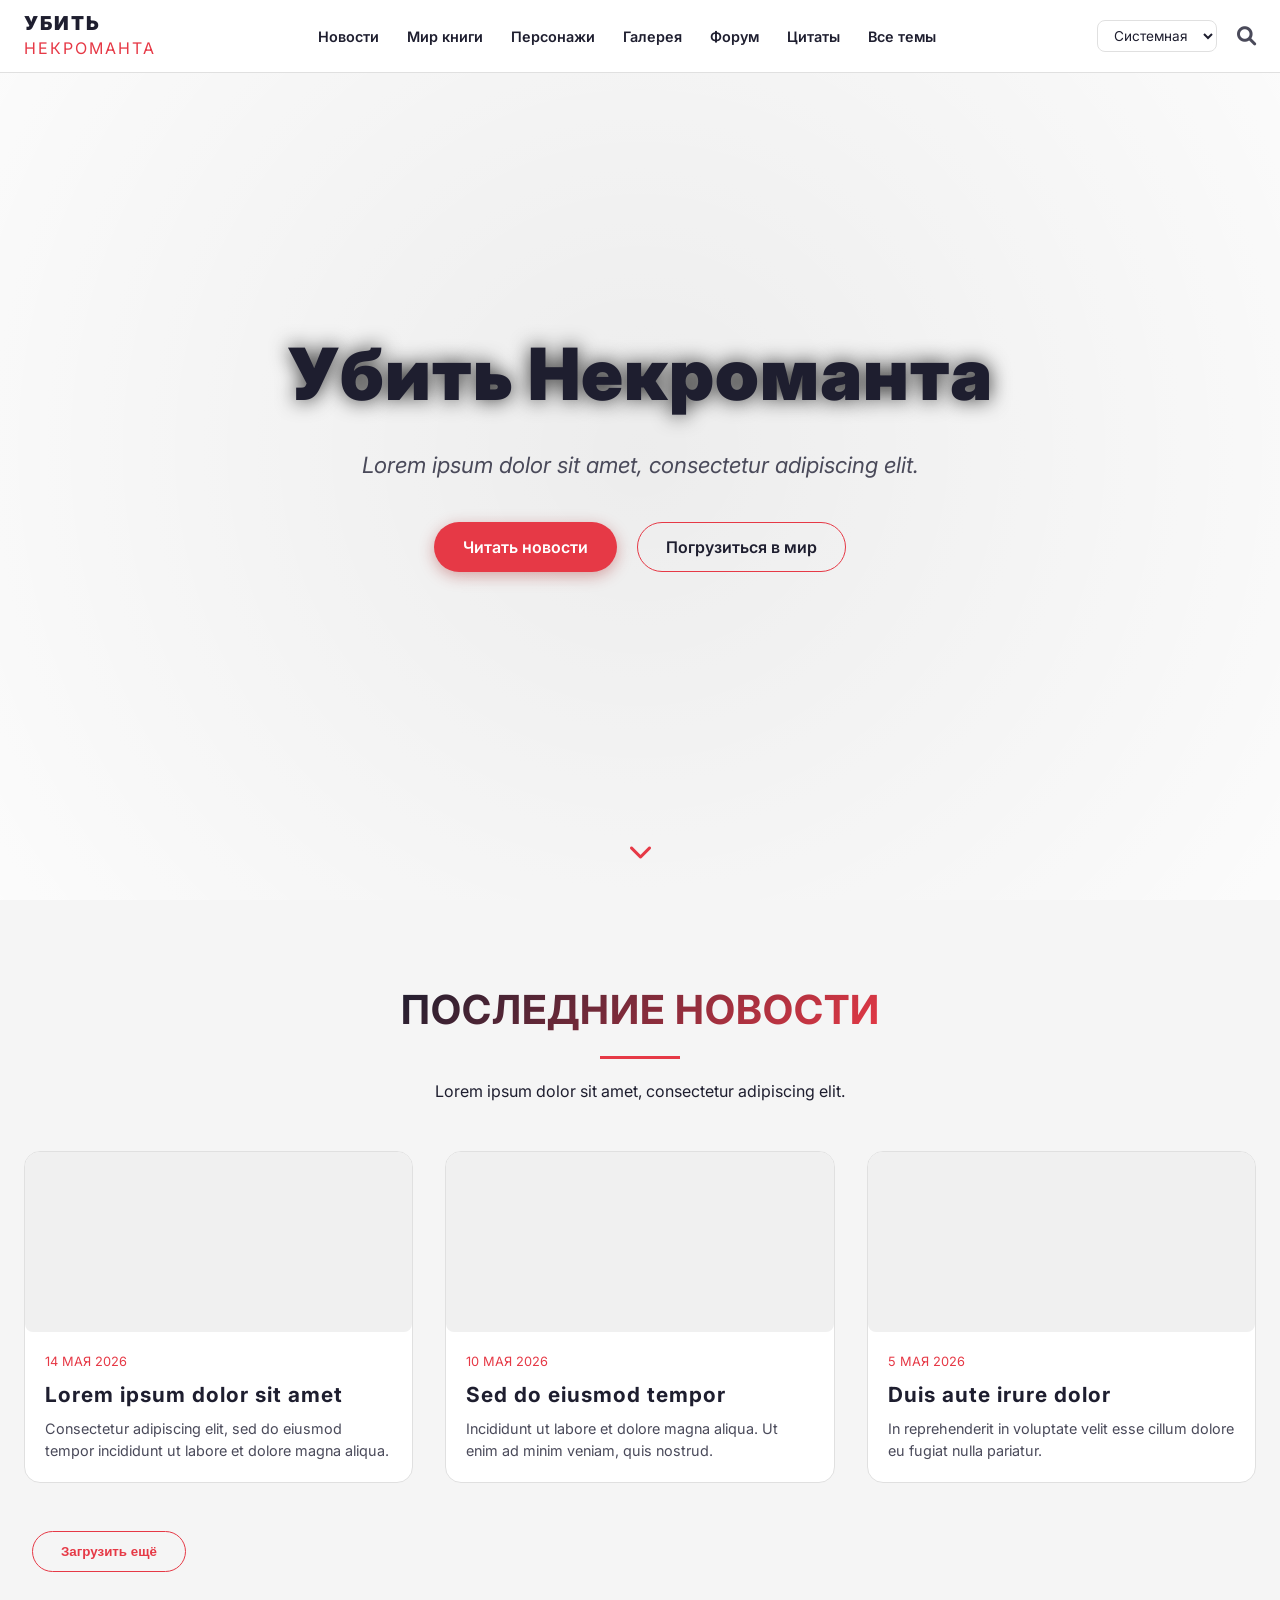
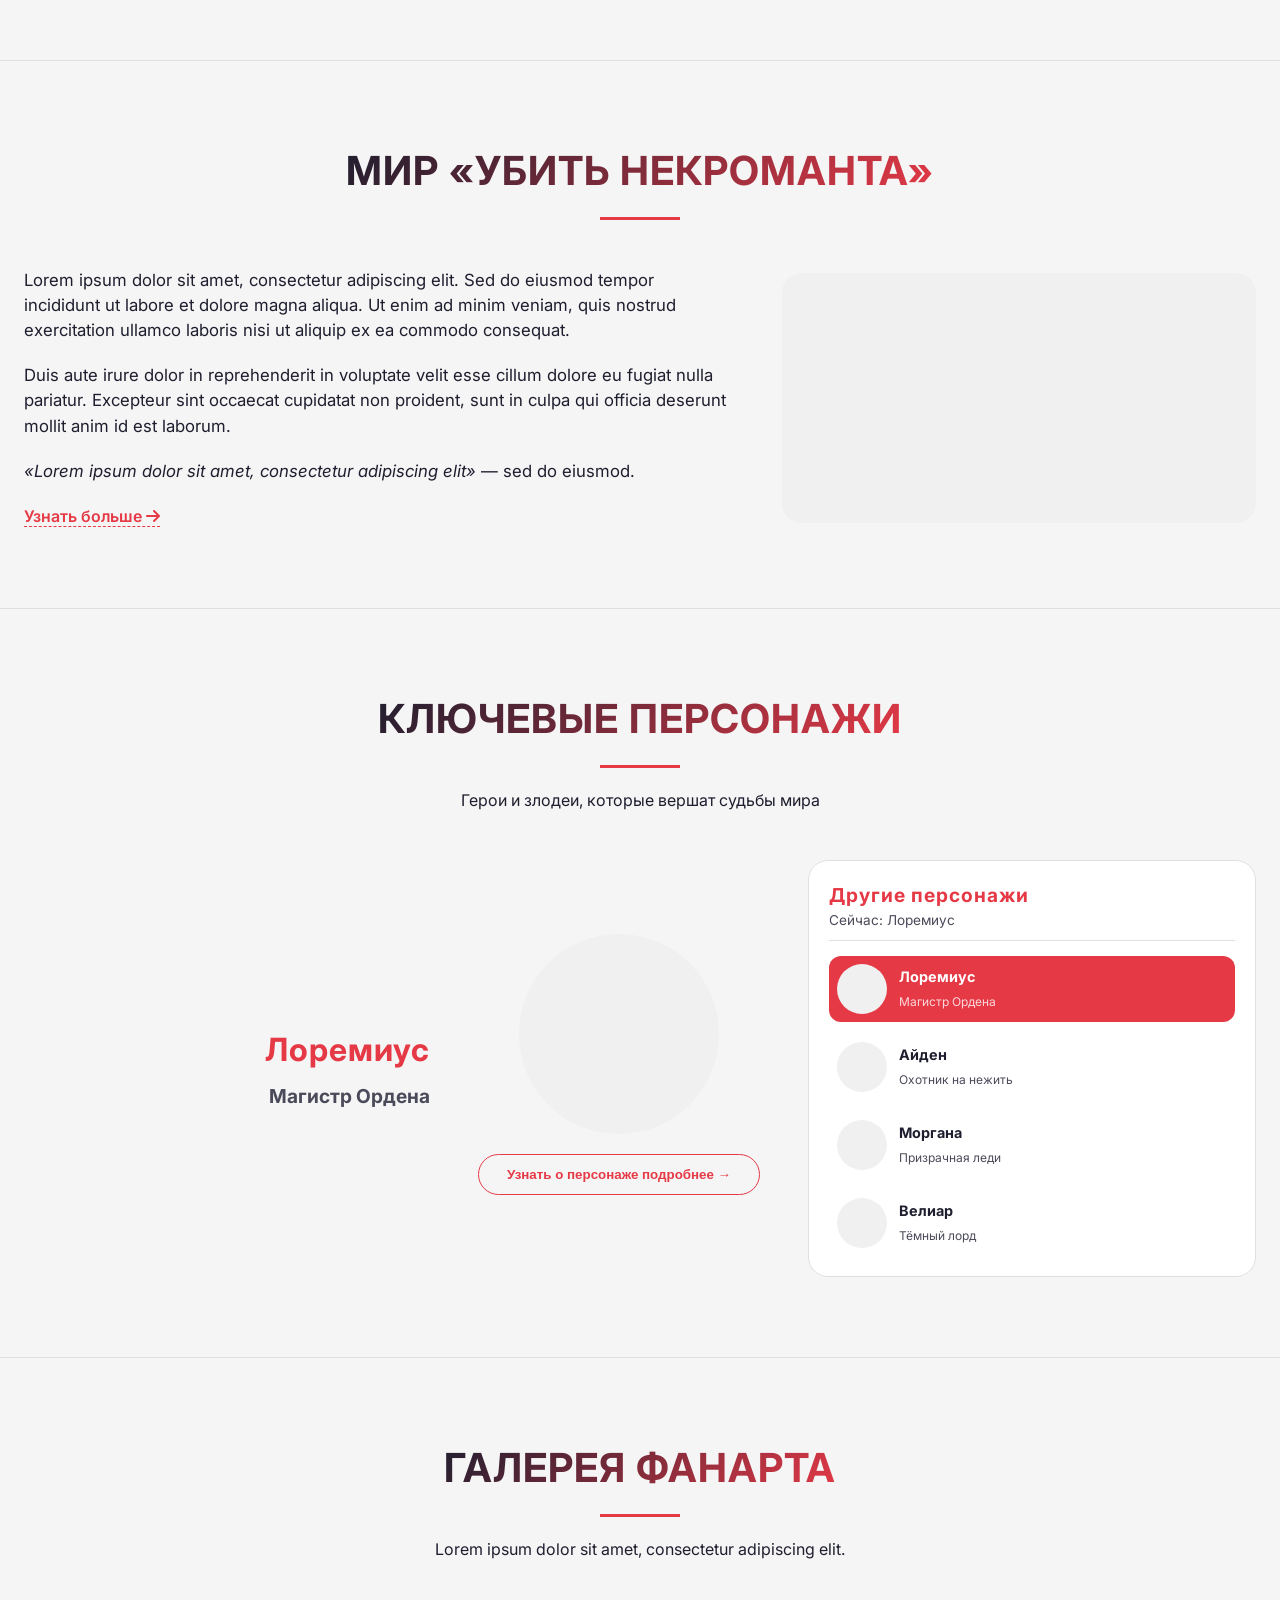
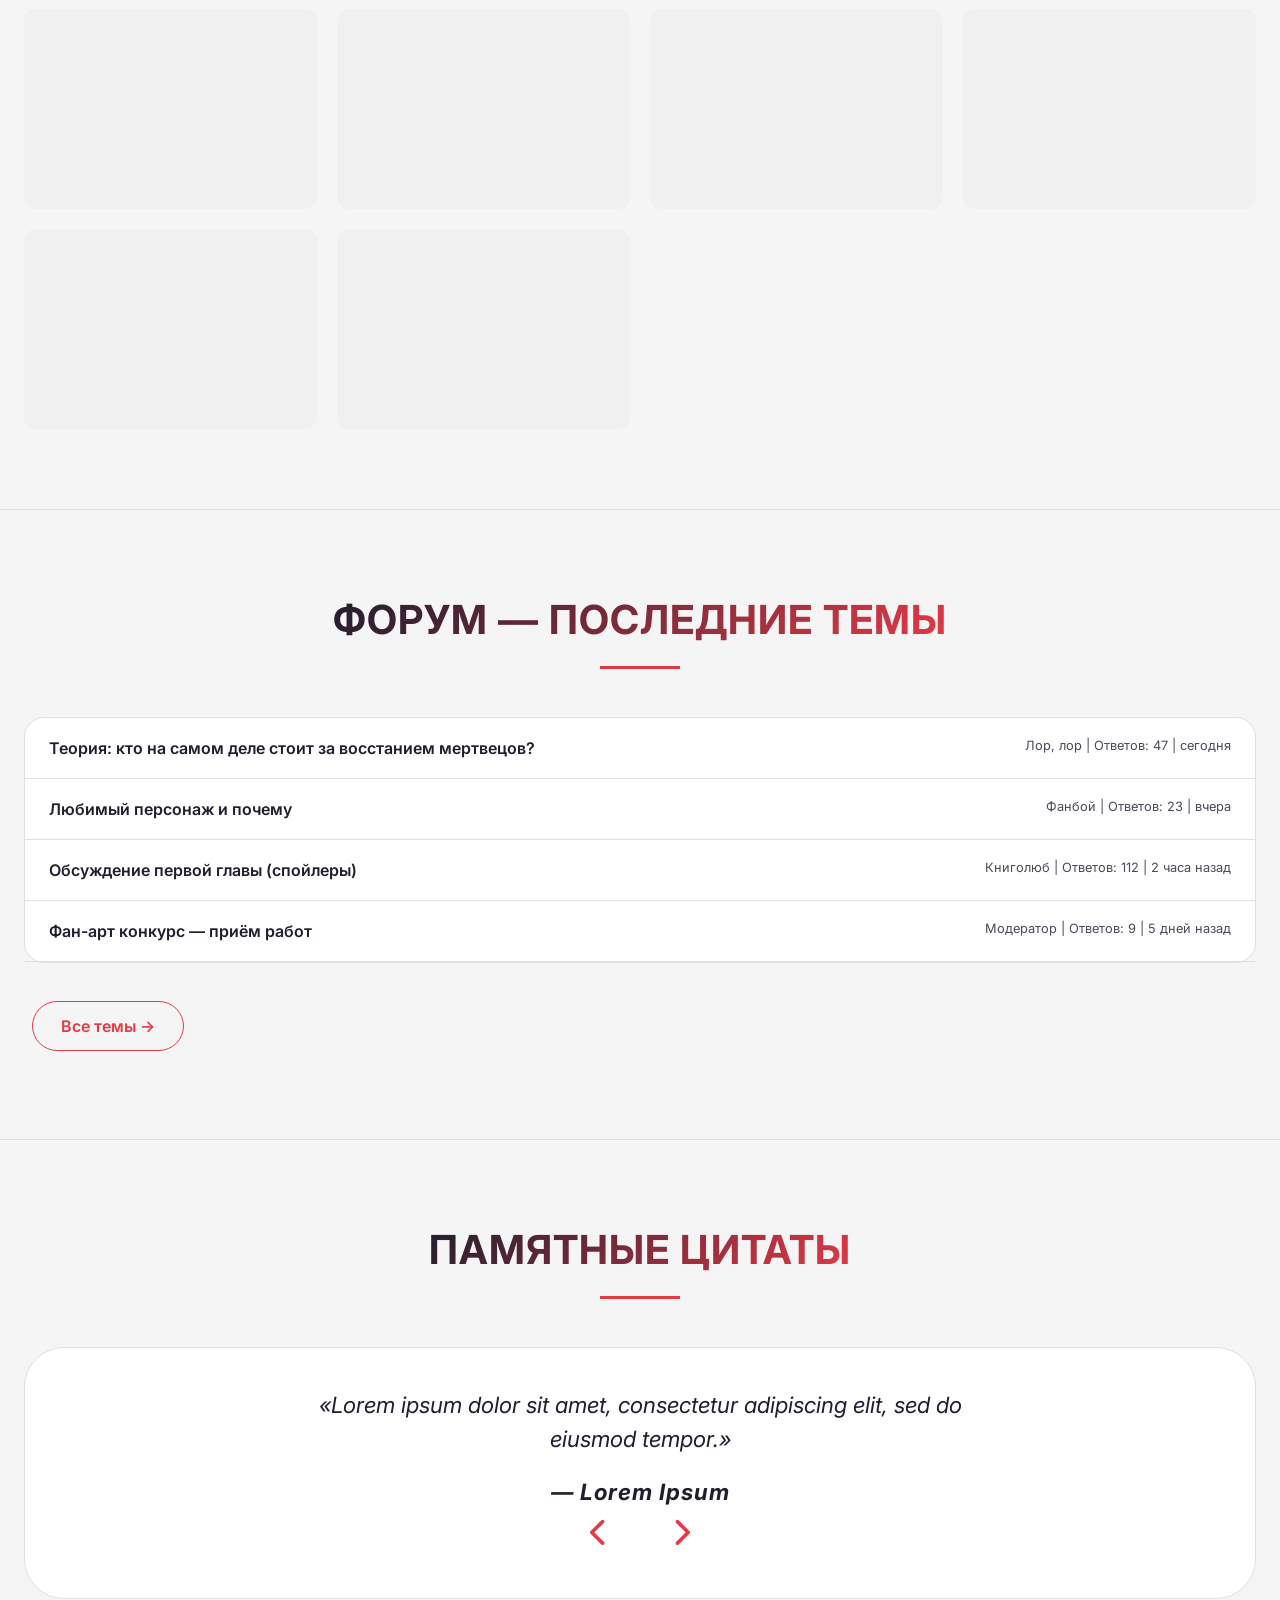
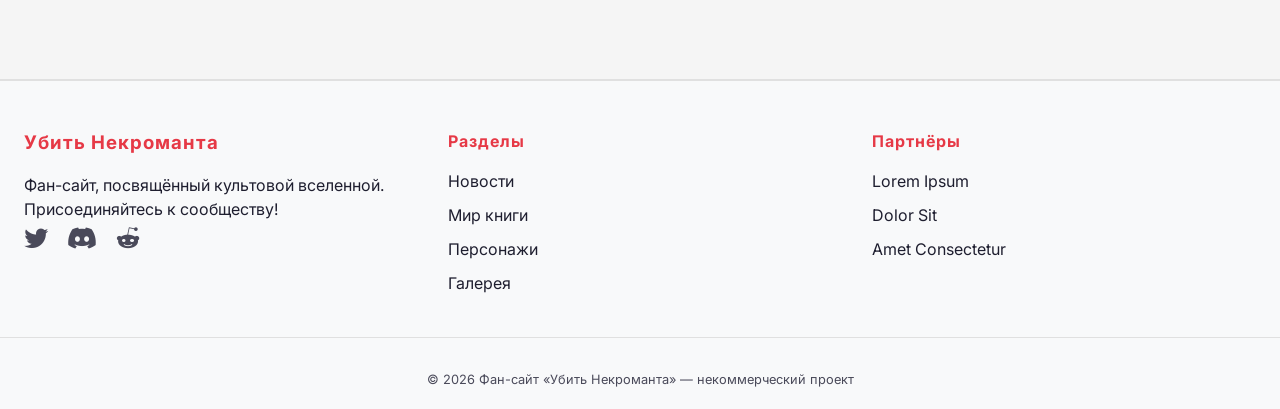
==== commit de56ea38: "Изменения выбора героя Полностью заменена старая, неинтересная система выбора и сделано по новому и " ====
--- a/frontend/index.html
+++ b/frontend/index.html
@@ -87,7 +87,6 @@
                     </div>
                     <div class="world-map">
                         <div class="white-square" style="width:100%; height:250px;"></div>
-                        <span class="map-caption">Карта-заглушка (белый квадрат)</span>
                     </div>
                 </div>
             </div>
@@ -100,17 +99,27 @@
                     <div class="section-line"></div>
                     <p>Герои и злодеи, которые вершат судьбы мира</p>
                 </div>
-                <div class="character-carousel">
-                    <button class="carousel-btn prev-btn" id="prevCharacter"><i class="fas fa-chevron-left"></i></button>
-                    <div class="character-card-large">
-                        <div class="white-square character-image" style="height:300px;"></div>
-                        <h3 id="charName">Lorem Ipsum</h3>
-                        <p id="charRole"><strong>Dolor Sit Amet</strong></p>
-                        <p id="charDesc">Consectetur adipiscing elit, sed do eiusmod tempor incididunt.</p>
-                    </div>
-                    <button class="carousel-btn next-btn" id="nextCharacter"><i class="fas fa-chevron-right"></i></button>
-                </div>
-                <div class="carousel-dots" id="charDots"></div>
+
+                <div class="character-main">
+                    <div class="character-left">
+                        <h2 id="charName">Лоремиус</h2>
+                        <p id="charRole"><strong>Магистр Ордена</strong></p>
+                    </div>
+                    <div class="character-center">
+                        <div class="white-square char-portrait" style="width:200px; height:200px; border-radius:50%; margin:0 auto;"></div>
+                        <button id="showDetailsBtn" class="btn btn-outline" style="margin-top: 20px;">Узнать о персонаже подробнее →</button>
+                        <div id="characterDetails" class="character-details hidden">
+                            <p id="charFullDesc">Здесь будет подробное описание персонажа после нажатия на кнопку.</p>
+                        </div>
+                    </div>
+                    <div class="character-right">
+                        <div class="right-header">
+                            <h4>Другие персонажи</h4>
+                            <p id="rightCurrentName">Сейчас: Лоремиус</p>
+                        </div>
+                        <div class="character-thumbnails" id="thumbnailsList"></div>
+                    </div>
+                </div>
             </div>
         </section>
 
--- a/frontend/style.css
+++ b/frontend/style.css
@@ -59,6 +59,8 @@
     line-height: 1.5;
     scroll-behavior: smooth;
     transition: background-color 0.2s, color 0.2s;
+    overflow-x: hidden;
+    max-width: 100%;
 }
 
 h1, h2, h3, h4, .logo {
@@ -75,11 +77,13 @@
     max-width: 1280px;
     margin: 0 auto;
     padding: 0 24px;
+    overflow-x: hidden;
 }
 
 .section {
     padding: 80px 0;
     border-bottom: 1px solid var(--border);
+    overflow-x: hidden;
 }
 
 .section-header {
@@ -381,72 +385,119 @@
     border-radius: 20px;
 }
 
-.character-carousel {
+.character-main {
     display: flex;
     align-items: center;
-    justify-content: center;
-    gap: 20px;
-    margin: 40px 0 20px;
-}
-.character-card-large {
+    justify-content: space-between;
+    gap: 40px;
+    flex-wrap: wrap;
+}
+
+.character-left {
+    flex: 1;
+    text-align: right;
+}
+.character-left h2 {
+    font-size: 2rem;
+    color: var(--accent);
+    margin-bottom: 8px;
+}
+.character-left p {
+    font-size: 1.2rem;
+    color: var(--text-secondary);
+}
+
+.character-center {
+    flex-shrink: 0;
+    text-align: center;
+    max-width: 100%;
+}
+.char-portrait {
+    transition: 0.2s;
+}
+.character-details {
+    margin-top: 20px;
+    padding: 20px;
+    background: var(--bg-secondary);
+    border-radius: 16px;
+    text-align: left;
+    border-left: 4px solid var(--accent);
+    max-width: 100%;
+    word-break: break-word;
+}
+.character-details.hidden {
+    display: none;
+}
+.character-details p {
+    word-wrap: break-word;
+    white-space: normal;
+    overflow-wrap: break-word;
+    word-break: break-word;
+    line-height: 1.5;
+    max-width: 100%;
+}
+
+.character-right {
+    flex: 1;
+    background: var(--bg-secondary);
+    border-radius: 20px;
+    padding: 20px;
+    border: 1px solid var(--border-card);
+}
+.right-header {
+    border-bottom: 1px solid var(--border);
+    padding-bottom: 10px;
+    margin-bottom: 15px;
+}
+.right-header h4 {
+    font-size: 1.2rem;
+    color: var(--accent);
+}
+.right-header p {
+    font-size: 0.85rem;
+    color: var(--text-secondary);
+}
+.character-thumbnails {
+    display: flex;
+    flex-direction: column;
+    gap: 12px;
+}
+.thumbnail-item {
+    display: flex;
+    align-items: center;
+    gap: 12px;
+    padding: 8px;
+    cursor: pointer;
+    border-radius: 12px;
+    transition: background 0.2s;
+}
+.thumbnail-item:hover {
     background: var(--bg-card);
-    border-radius: 28px;
-    padding: 24px;
-    text-align: center;
-    max-width: 500px;
-    width: 100%;
-    box-shadow: 0 12px 30px rgba(0,0,0,0.5);
-    border: 1px solid var(--border-card);
-}
-.character-image {
-    width: 100%;
-    border-radius: 20px;
-    margin-bottom: 20px;
-}
-.character-card-large h3 {
-    font-size: 2rem;
-    margin-bottom: 8px;
-    color: var(--accent);
-}
-.character-card-large p {
-    font-size: 1rem;
-    color: var(--text-secondary);
-}
-.carousel-btn {
-    background: var(--bg-secondary);
-    border: 2px solid var(--accent);
-    color: var(--accent);
-    font-size: 1.8rem;
-    width: 56px;
-    height: 56px;
+}
+.thumbnail-avatar {
+    width: 50px;
+    height: 50px;
+    background: var(--white-square-bg);
     border-radius: 50%;
-    cursor: pointer;
-    transition: 0.2s;
-    display: flex;
-    align-items: center;
-    justify-content: center;
-}
-.carousel-btn:hover {
+    flex-shrink: 0;
+}
+.thumbnail-info {
+    flex: 1;
+}
+.thumbnail-info strong {
+    display: block;
+    font-size: 0.9rem;
+}
+.thumbnail-info span {
+    font-size: 0.75rem;
+    color: var(--text-secondary);
+}
+.thumbnail-item.active {
     background: var(--accent);
     color: white;
 }
-.carousel-dots {
-    display: flex;
-    justify-content: center;
-    gap: 12px;
-    margin-top: 20px;
-}
-.dot {
-    width: 12px;
-    height: 12px;
-    background: var(--text-secondary);
-    border-radius: 50%;
-    cursor: pointer;
-    transition: 0.2s;
-}
-.dot.active {
-    background: var(--accent);
-    transform: scale(1.2);
+.thumbnail-item.active .thumbnail-info span {
+    color: rgba(255,255,255,0.8);
 }
 
 .gallery-grid {
@@ -623,28 +674,40 @@
     .mobile-nav-toggle {
         display: block;
     }
+    .nav-right {
+        margin-right: 60px;
+    }
+    .theme-switcher select {
+        max-width: 110px;
+        font-size: 0.7rem;
+        padding: 4px 6px;
+    }
     .hero-content h1 {
         font-size: 2.5rem;
     }
     .section-header h2 {
         font-size: 1.8rem;
     }
-    .character-carousel {
-        gap: 10px;
-    }
-    .carousel-btn {
-        width: 44px;
-        height: 44px;
-        font-size: 1.4rem;
-    }
-    .character-card-large h3 {
-        font-size: 1.5rem;
-    }
-    .nav-right {
-        gap: 10px;
-    }
-    .theme-switcher select {
-        padding: 4px 8px;
-        font-size: 0.75rem;
+    .character-main {
+        flex-direction: column;
+        text-align: center;
+    }
+    .character-left {
+        text-align: center;
+    }
+    .character-right {
+        width: 100%;
+    }
+    .character-thumbnails {
+        flex-direction: row;
+        flex-wrap: wrap;
+        justify-content: center;
+    }
+    .thumbnail-item {
+        width: calc(50% - 12px);
+    }
+    .character-details {
+        max-width: 100%;
+        overflow-x: hidden;
     }
 }
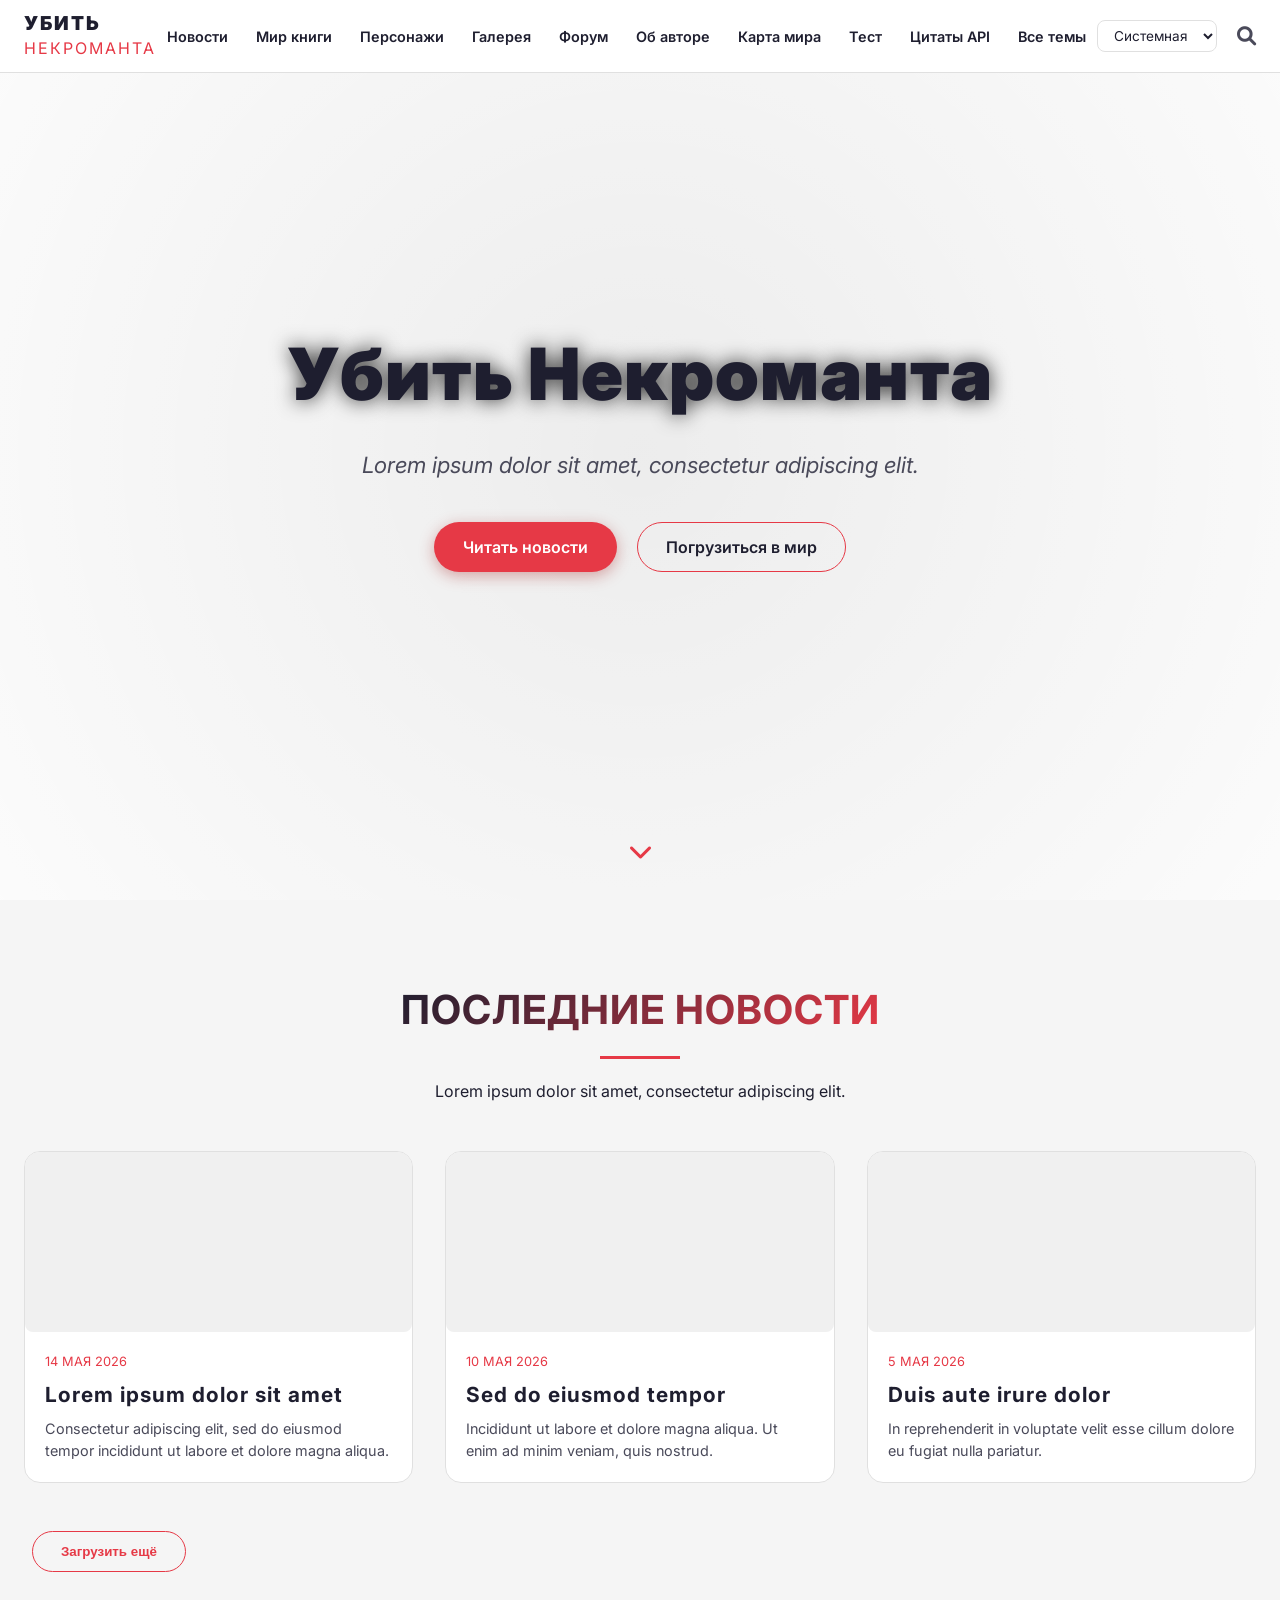
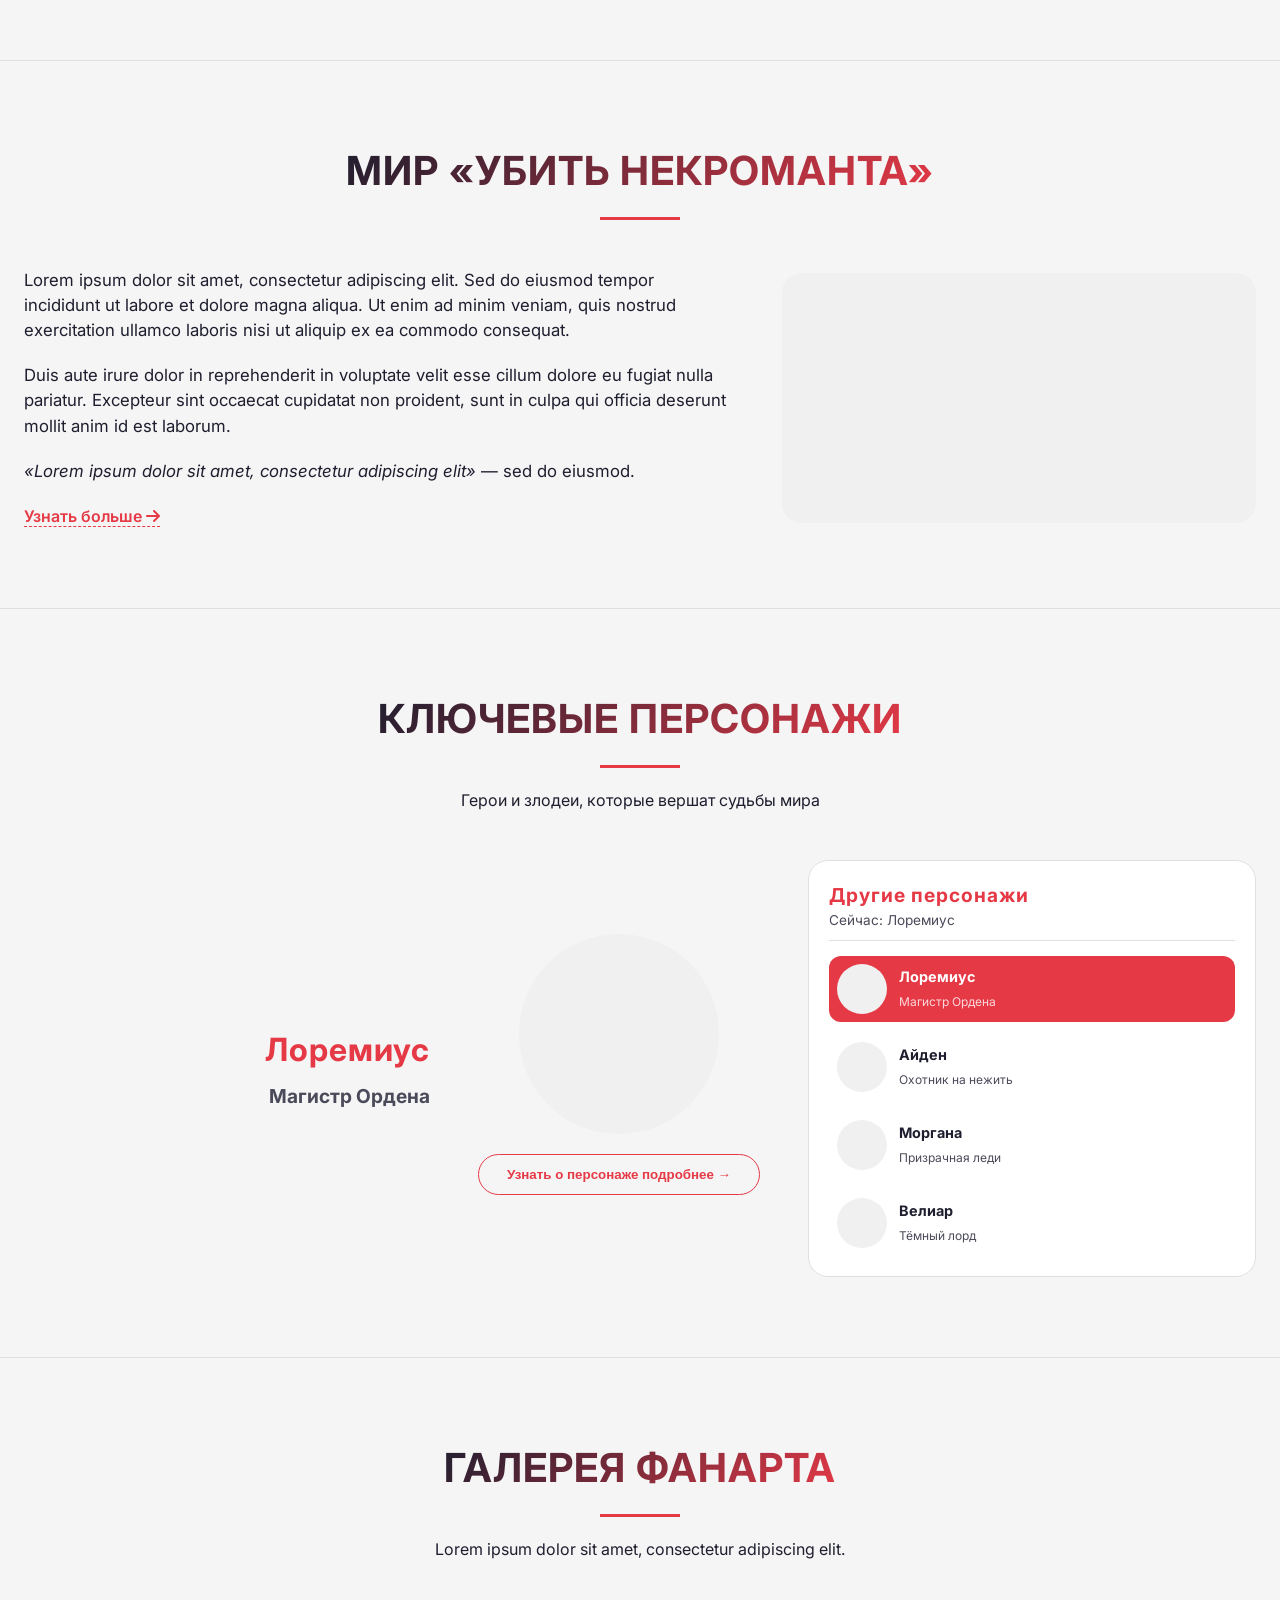
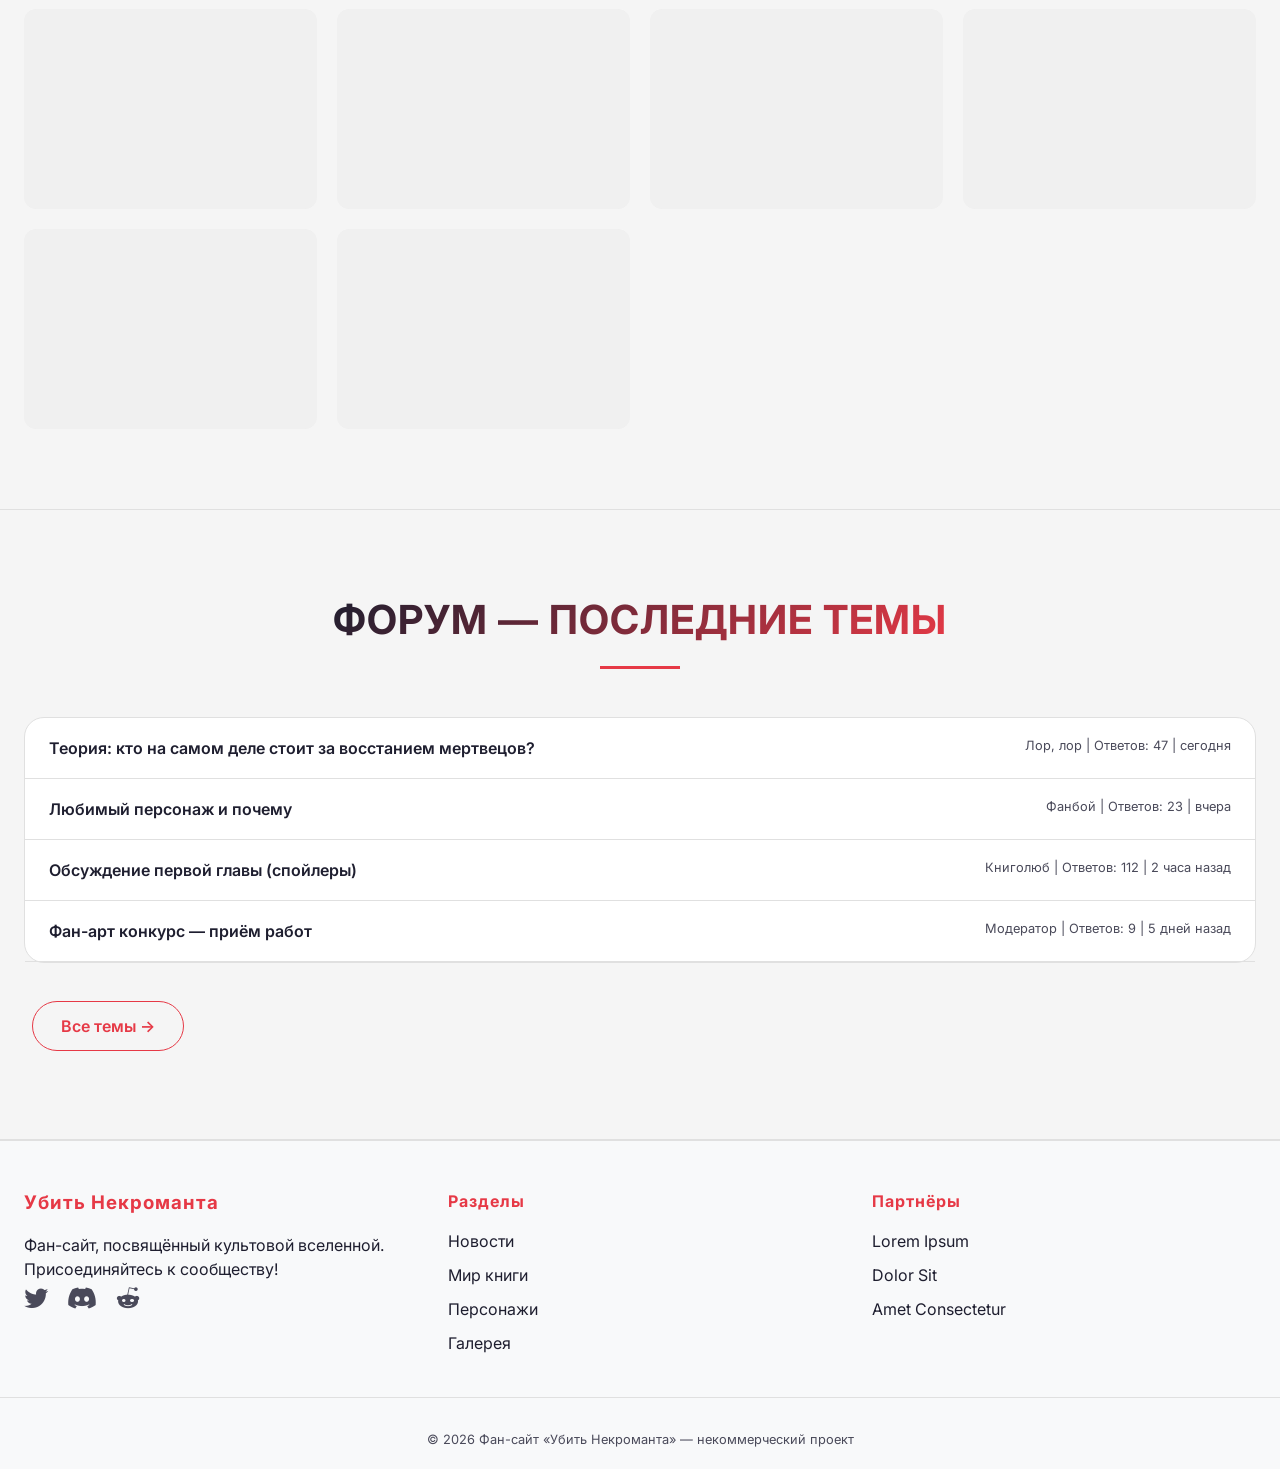
==== commit 43f598b6: "90% сайта Самое большое изменение в котором добавлено всё, что осталось для подгона под требования. " ====
--- a/frontend/index.html
+++ b/frontend/index.html
@@ -15,12 +15,15 @@
                 <a href="#">УБИТЬ<br><span>НЕКРОМАНТА</span></a>
             </div>
             <ul class="nav-links" id="navLinks">
-                <li><a href="#news">Новости</a></li>
-                <li><a href="#world">Мир книги</a></li>
-                <li><a href="#characters">Персонажи</a></li>
-                <li><a href="#gallery">Галерея</a></li>
-                <li><a href="#forum">Форум</a></li>
-                <li><a href="#quotes">Цитаты</a></li>
+                <li><a href="index.html#news">Новости</a></li>
+                <li><a href="index.html#world">Мир книги</a></li>
+                <li><a href="index.html#characters">Персонажи</a></li>
+                <li><a href="index.html#gallery">Галерея</a></li>
+                <li><a href="index.html#forum">Форум</a></li>
+                <li><a href="about.html">Об авторе</a></li>
+                <li><a href="map.html">Карта мира</a></li>
+                <li><a href="quiz.html">Тест</a></li>
+                <li><a href="quotes-api.html">Цитаты API</a></li>
                 <li><a href="topics.html">Все темы</a></li>
             </ul>
             <div class="nav-right">
@@ -146,33 +149,6 @@
                 </div>
             </div>
         </section>
-
-        <section id="quotes" class="section quotes-section">
-            <div class="container">
-                <div class="section-header">
-                    <h2>Памятные цитаты</h2>
-                    <div class="section-line"></div>
-                </div>
-                <div class="quotes-slider">
-                    <div class="quote-card active">
-                        <p>«Lorem ipsum dolor sit amet, consectetur adipiscing elit, sed do eiusmod tempor.»</p>
-                        <h4>— Lorem Ipsum</h4>
-                    </div>
-                    <div class="quote-card">
-                        <p>«Ut enim ad minim veniam, quis nostrud exercitation ullamco laboris nisi ut aliquip.»</p>
-                        <h4>— Dolor Sit Amet</h4>
-                    </div>
-                    <div class="quote-card">
-                        <p>«Duis aute irure dolor in reprehenderit in voluptate velit esse cillum dolore.»</p>
-                        <h4>— Consectetur Adipiscing</h4>
-                    </div>
-                    <div class="quote-nav">
-                        <button id="prevQuote"><i class="fas fa-chevron-left"></i></button>
-                        <button id="nextQuote"><i class="fas fa-chevron-right"></i></button>
-                    </div>
-                </div>
-            </div>
-        </section>
     </main>
 
     <footer>
--- a/frontend/style.css
+++ b/frontend/style.css
@@ -710,4 +710,18 @@
         max-width: 100%;
         overflow-x: hidden;
     }
+}
+.location-card {
+    transition: transform 0.2s, box-shadow 0.2s;
+}
+.location-card:hover {
+    transform: translateY(-4px);
+    box-shadow: 0 8px 20px rgba(0,0,0,0.2);
+}
+.quiz-container select {
+    background-color: var(--bg-primary);
+    color: var(--text-primary);
+}
+.api-quote-box {
+    transition: all 0.2s;
 }
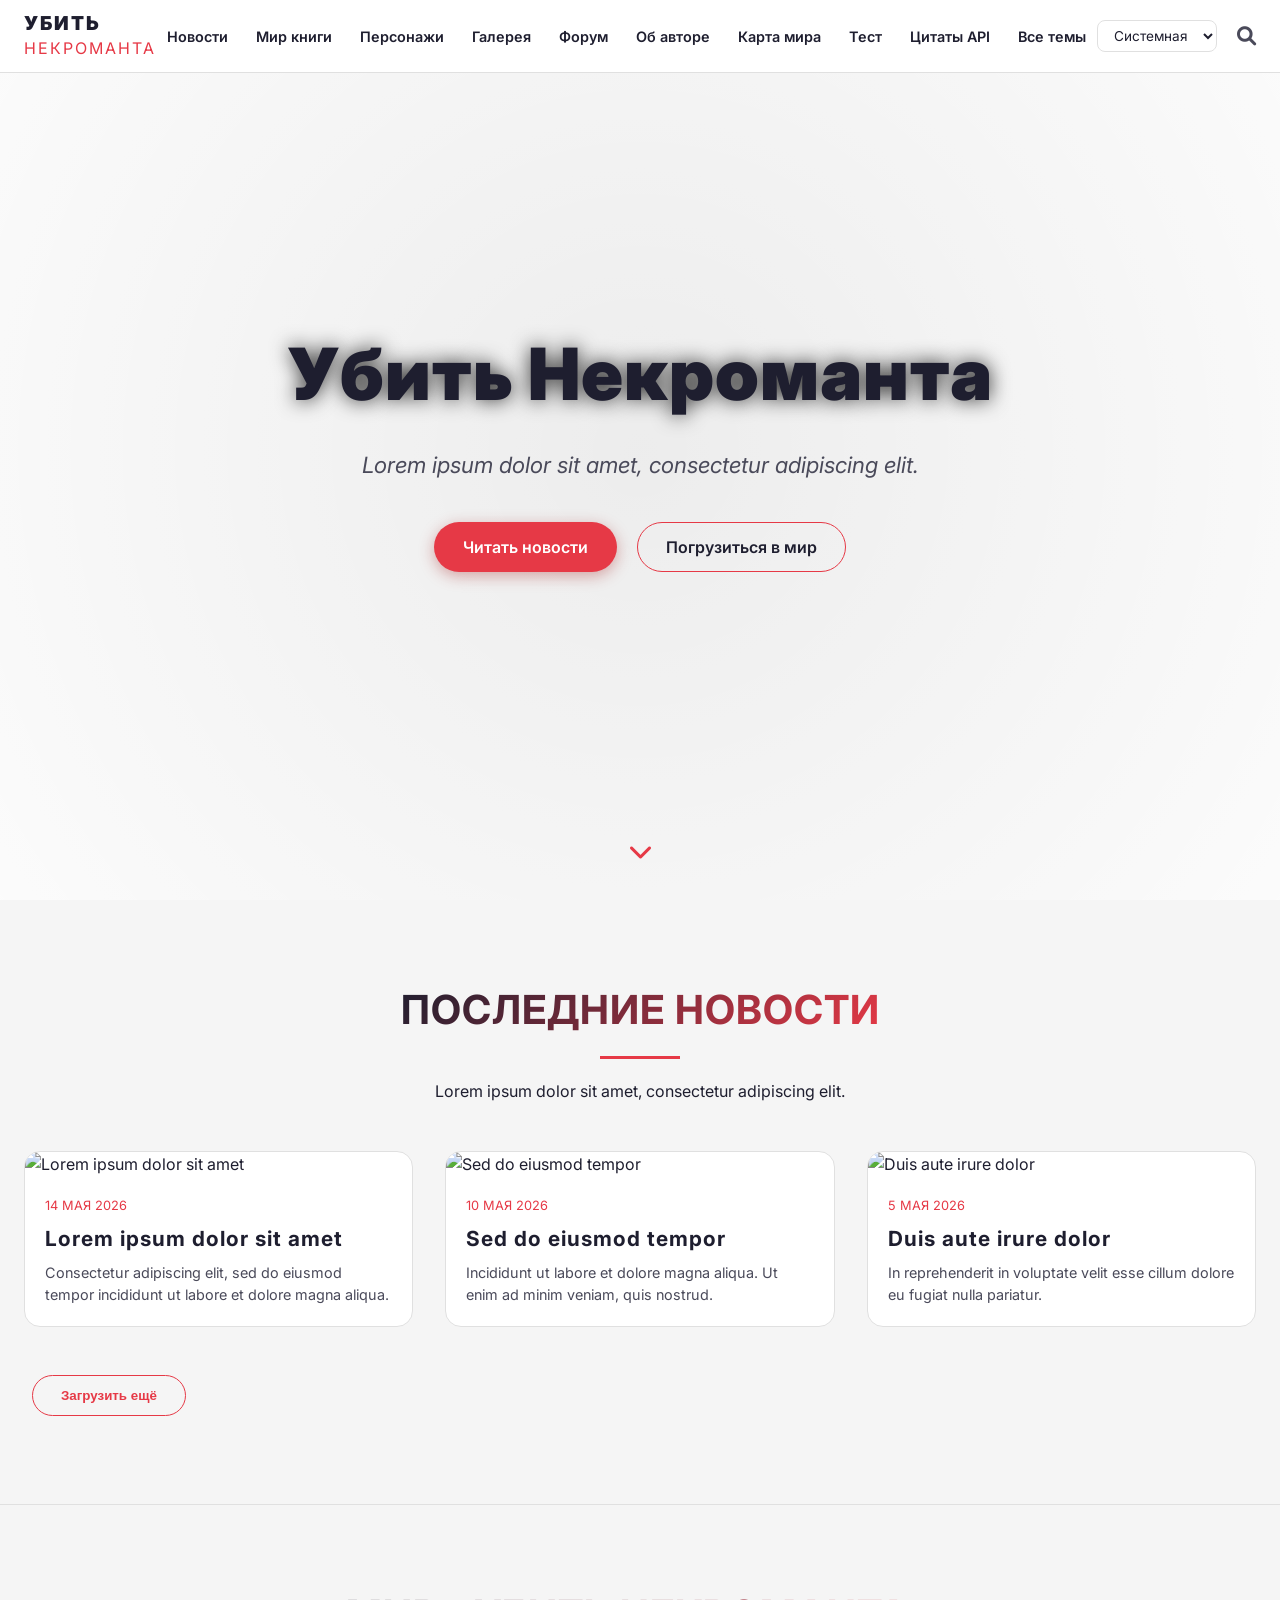
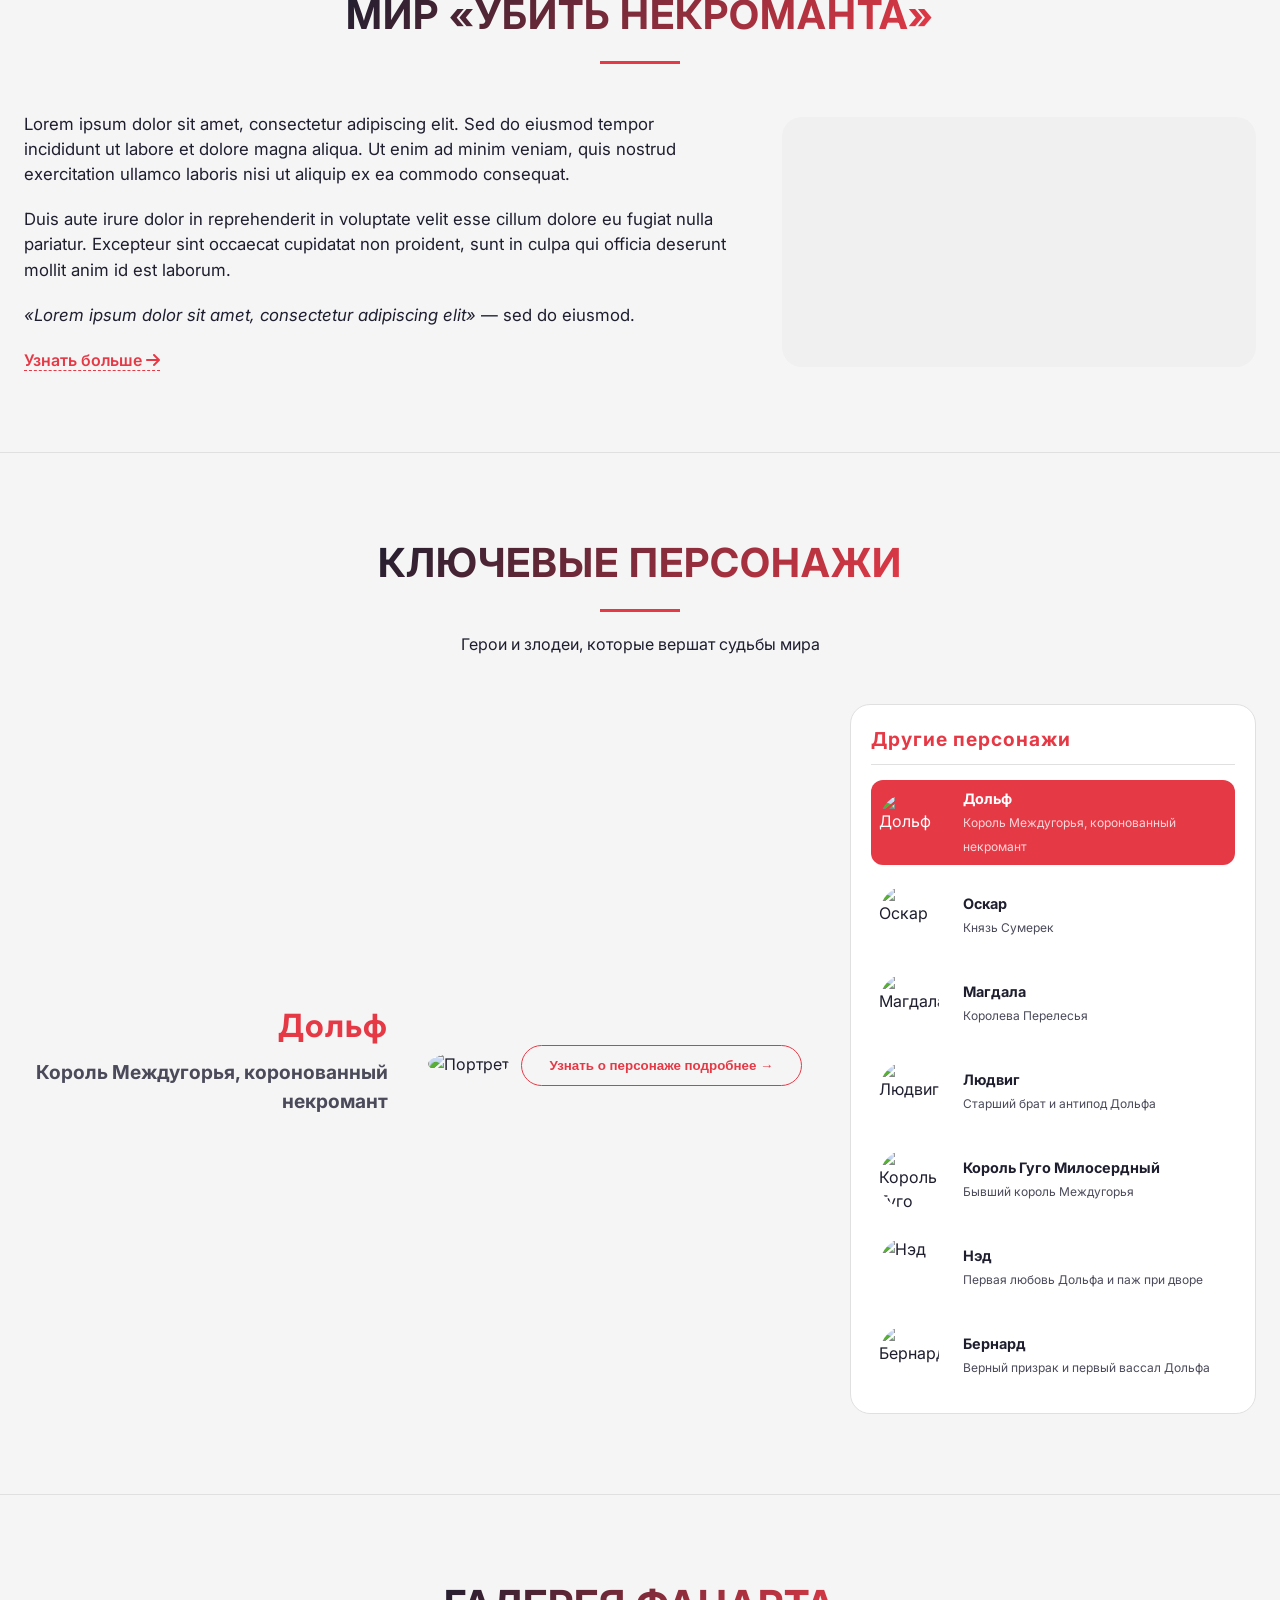
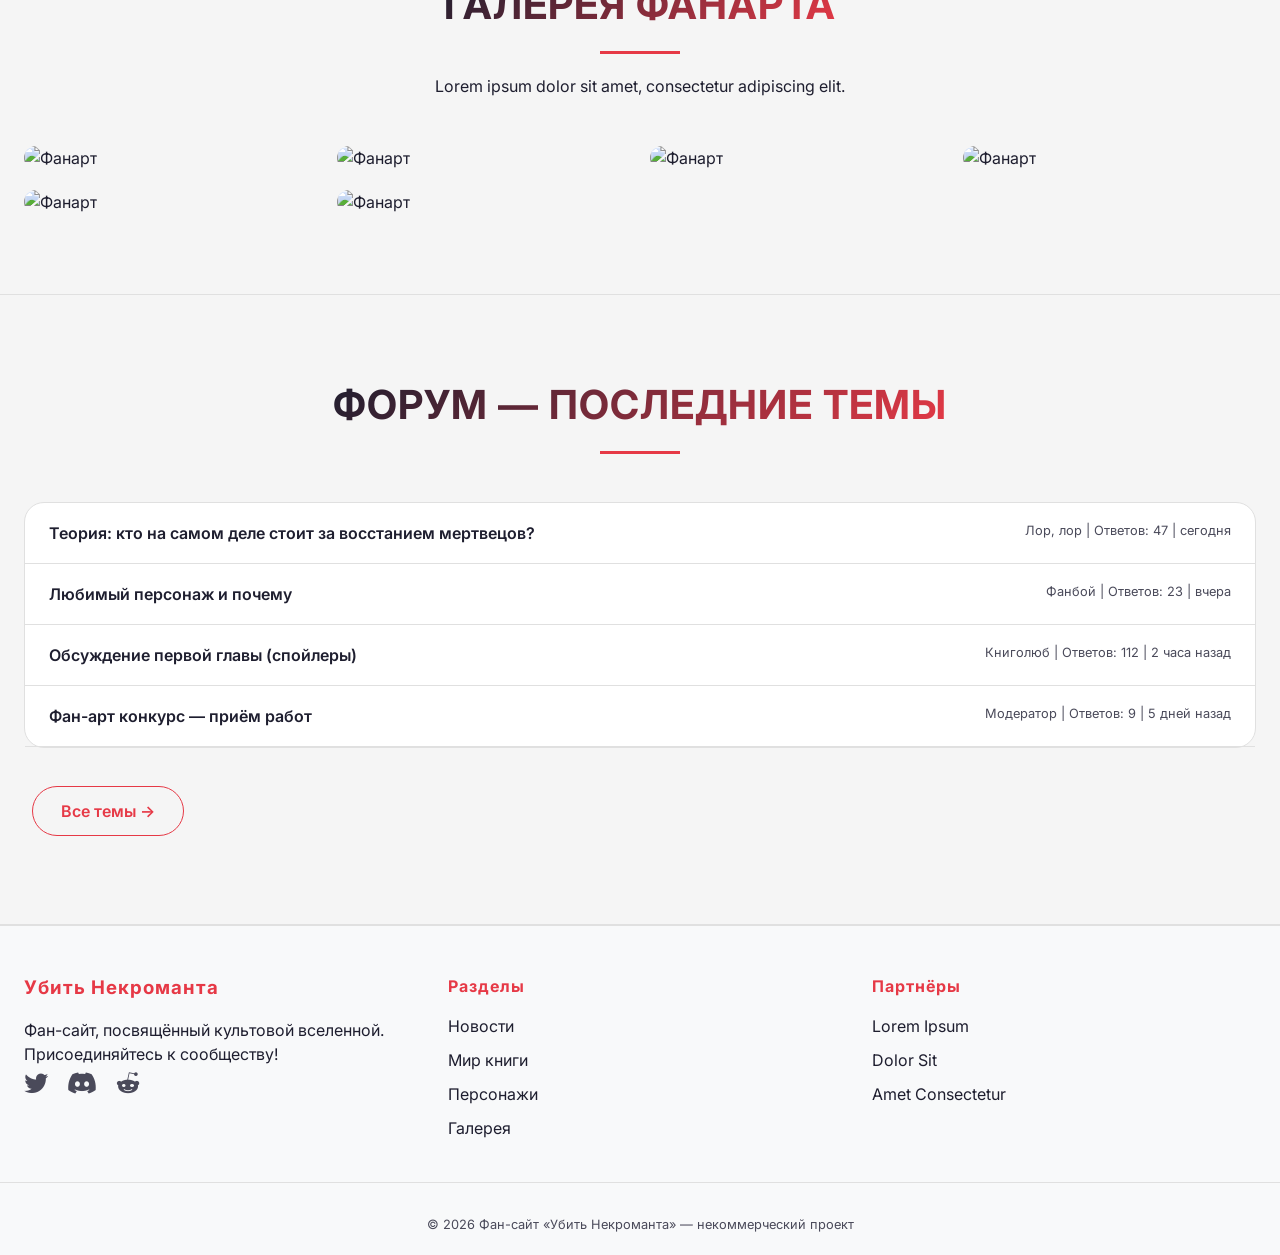
==== commit 1f0a74f8: "Блок персонажей Полностью сделан блок с персонажами, в js добавлен новый массив эллементов код так и" ====
--- a/frontend/index.html
+++ b/frontend/index.html
@@ -102,14 +102,13 @@
                     <div class="section-line"></div>
                     <p>Герои и злодеи, которые вершат судьбы мира</p>
                 </div>
-
                 <div class="character-main">
                     <div class="character-left">
-                        <h2 id="charName">Лоремиус</h2>
-                        <p id="charRole"><strong>Магистр Ордена</strong></p>
+                        <h2 id="charName">Дольф</h2>
+                        <p id="charRole"><strong>Король Междугорья, коронованный некромант</strong></p>
                     </div>
                     <div class="character-center">
-                        <div class="white-square char-portrait" style="width:200px; height:200px; border-radius:50%; margin:0 auto;"></div>
+                        <img id="charPortrait" class="char-portrait" src="" alt="Портрет">
                         <button id="showDetailsBtn" class="btn btn-outline" style="margin-top: 20px;">Узнать о персонаже подробнее →</button>
                         <div id="characterDetails" class="character-details hidden">
                             <p id="charFullDesc">Здесь будет подробное описание персонажа после нажатия на кнопку.</p>
@@ -118,7 +117,6 @@
                     <div class="character-right">
                         <div class="right-header">
                             <h4>Другие персонажи</h4>
-                            <p id="rightCurrentName">Сейчас: Лоремиус</p>
                         </div>
                         <div class="character-thumbnails" id="thumbnailsList"></div>
                     </div>
--- a/frontend/style.css
+++ b/frontend/style.css
@@ -335,7 +335,7 @@
 
 .news-img {
     width: 100%;
-    height: 180px;
+    height: 260px;
 }
 
 .news-content {
@@ -412,9 +412,16 @@
     text-align: center;
     max-width: 100%;
 }
+
 .char-portrait {
+    width: 280px;
+    height: 280px;
+    border-radius: 50%;
+    object-fit: cover;
+    margin: 0 auto;
     transition: 0.2s;
 }
+
 .character-details {
     margin-top: 20px;
     padding: 20px;
@@ -475,10 +482,10 @@
     background: var(--bg-card);
 }
 .thumbnail-avatar {
-    width: 50px;
-    height: 50px;
-    background: var(--white-square-bg);
+    width: 60px;
+    height: 60px;
     border-radius: 50%;
+    object-fit: cover;
     flex-shrink: 0;
 }
 .thumbnail-info {
@@ -505,9 +512,10 @@
     grid-template-columns: repeat(auto-fill, minmax(250px, 1fr));
     gap: 20px;
 }
-.gallery-item .white-square {
+.gallery-item img {
     width: 100%;
-    height: 200px;
+    height: 300px;
+    object-fit: cover;
     border-radius: 12px;
 }
 
@@ -711,6 +719,24 @@
         overflow-x: hidden;
     }
 }
+
+@media (max-width: 768px) {
+    .char-portrait {
+        width: 200px !important;
+        height: 200px !important;
+    }
+    .thumbnail-avatar {
+        width: 40px !important;
+        height: 40px !important;
+    }
+    .news-img {
+        height: 180px !important;
+    }
+    .gallery-item img {
+        height: 180px !important;
+    }
+}
+
 .location-card {
     transition: transform 0.2s, box-shadow 0.2s;
 }
@@ -724,4 +750,44 @@
 }
 .api-quote-box {
     transition: all 0.2s;
+}
+
+.quotes-api-section {
+    padding-top: 120px;
+}
+
+.api-quote-box {
+    max-width: 700px;
+    margin: 0 auto;
+    text-align: center;
+    background: var(--bg-secondary);
+    border-radius: 40px;
+    padding: 40px;
+    border: 1px solid var(--border-card);
+    transition: all 0.2s;
+}
+
+.api-quote-box #quoteText {
+    font-size: 1.5rem;
+    font-style: italic;
+    margin-bottom: 20px;
+    min-height: 120px;
+    display: flex;
+    align-items: center;
+    justify-content: center;
+    flex-direction: column;
+}
+
+.quote-buttons {
+    display: flex;
+    gap: 20px;
+    justify-content: center;
+    flex-wrap: wrap;
+}
+
+#errorMessage {
+    color: red;
+    text-align: center;
+    margin-top: 20px;
+    display: none;
 }
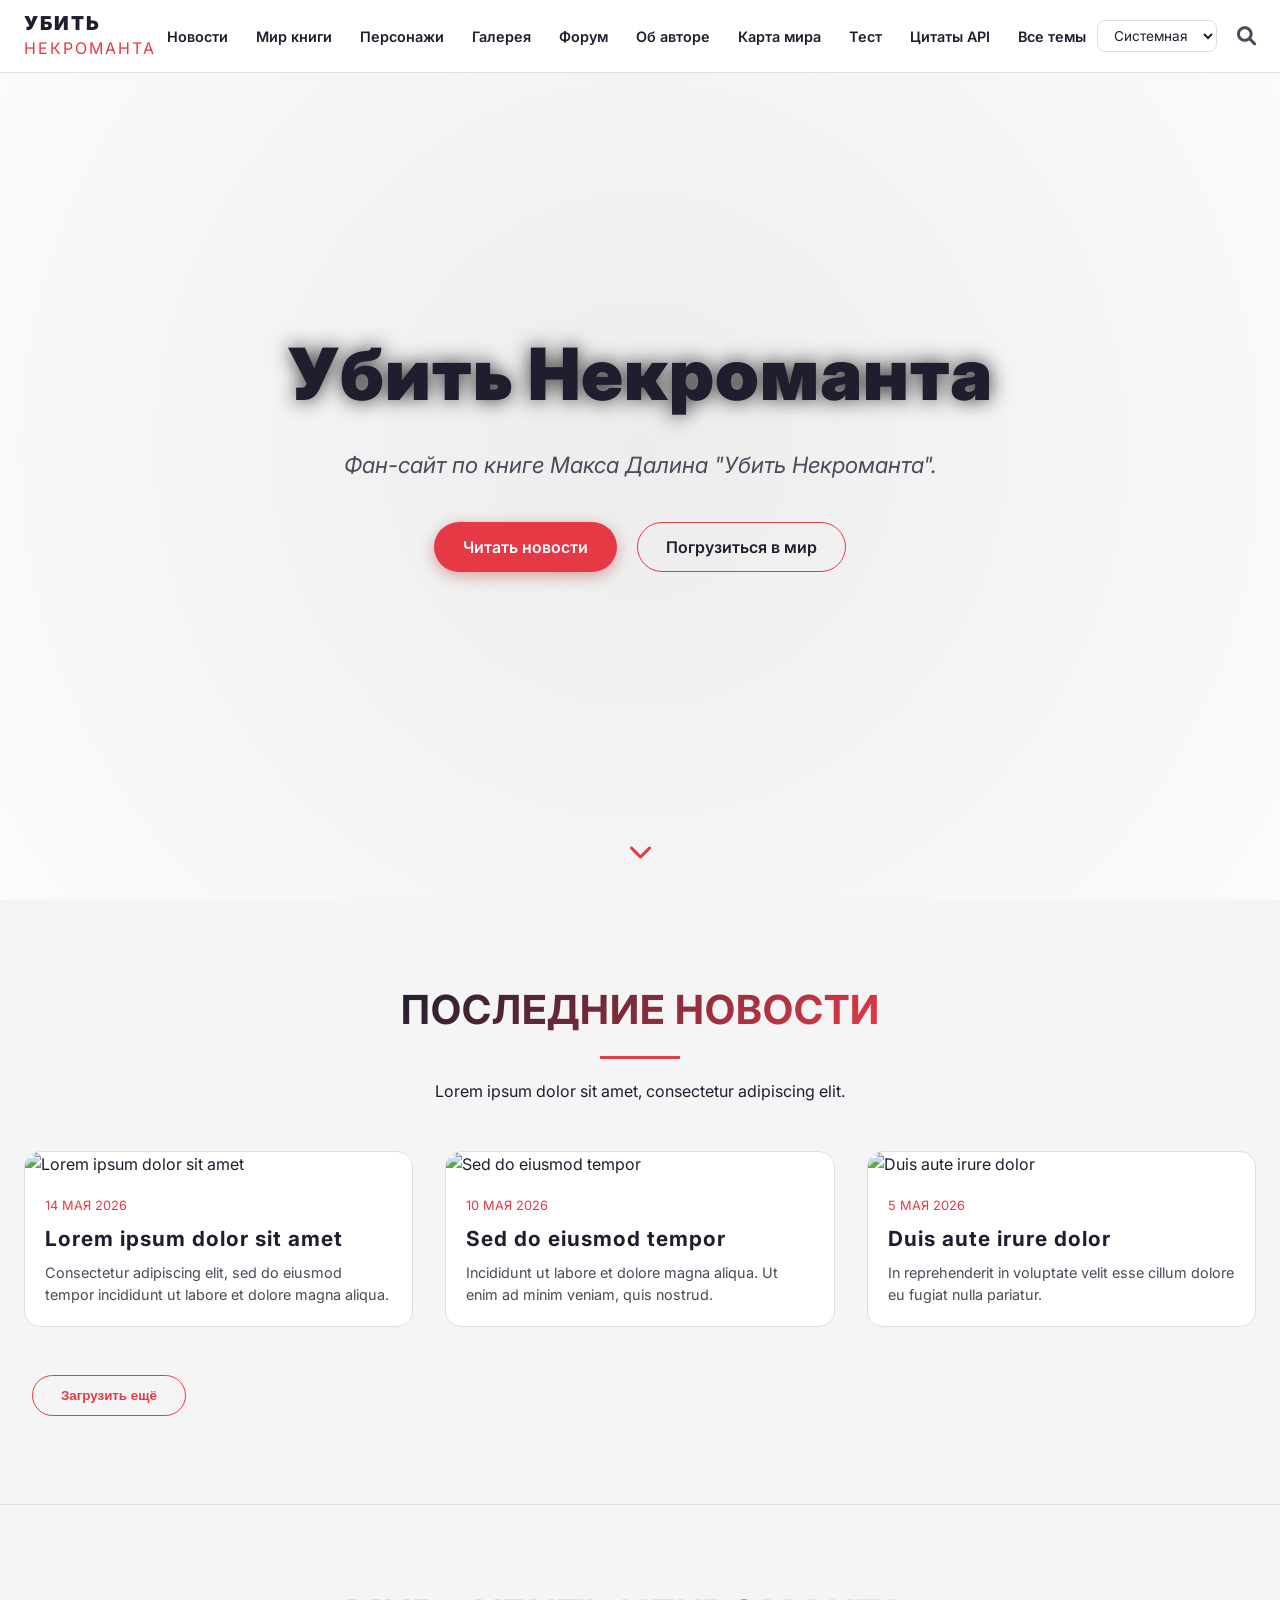
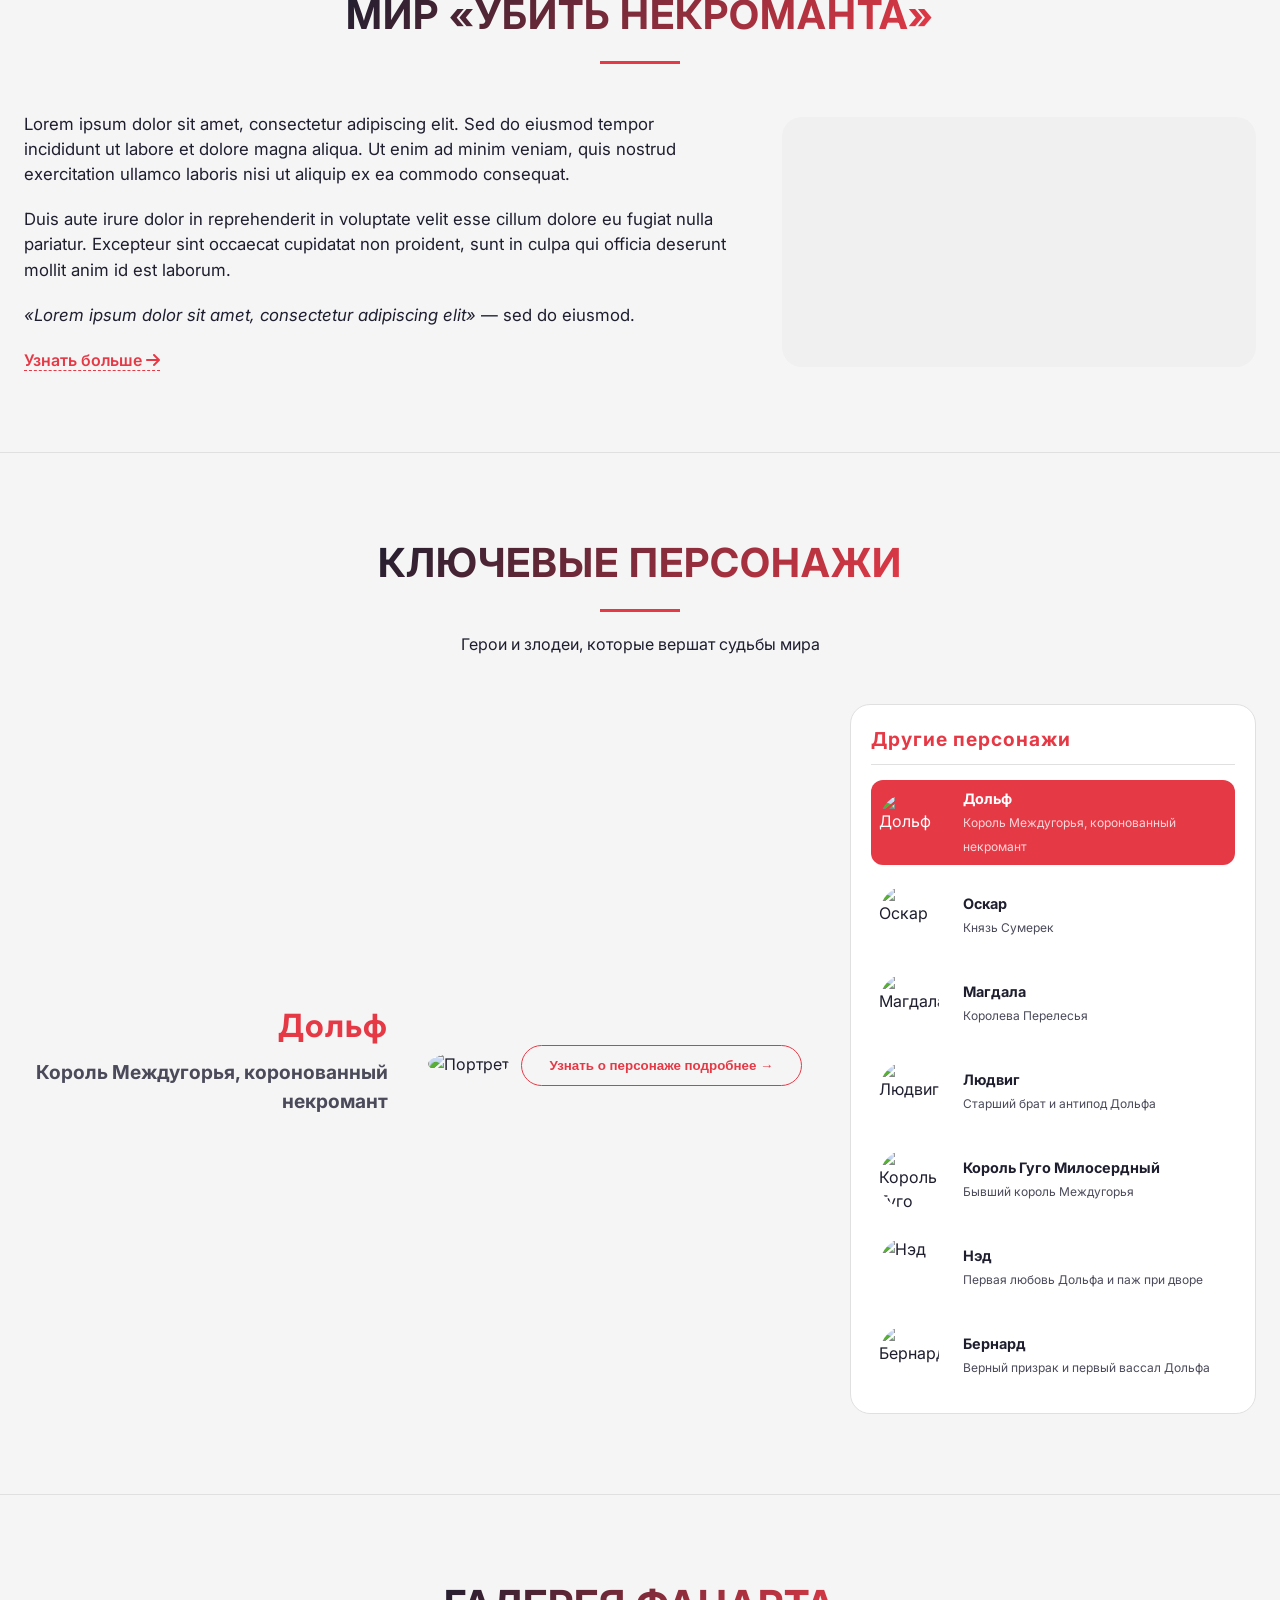
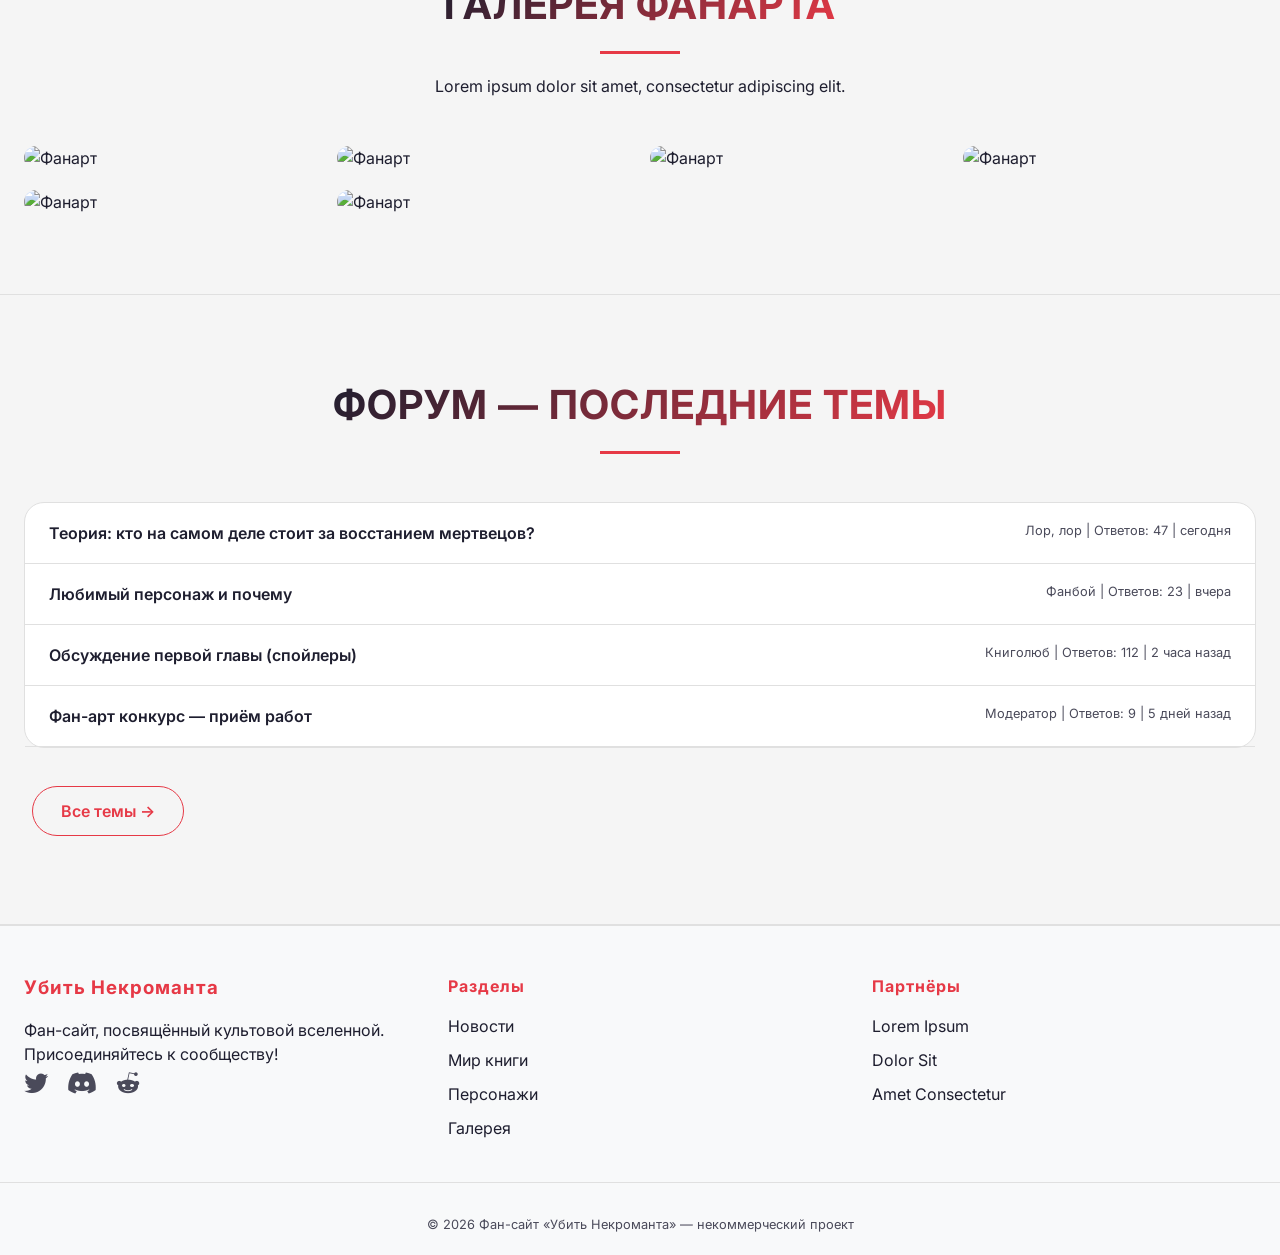
==== commit 4a722ec5: "+ файлы для github.pages" ====
--- a/frontend/index.html
+++ b/frontend/index.html
@@ -49,7 +49,7 @@
         <div class="hero-overlay"></div>
         <div class="hero-content">
             <h1>Убить Некроманта</h1>
-            <p class="tagline">Lorem ipsum dolor sit amet, consectetur adipiscing elit.</p>
+            <p class="tagline">Фан-сайт по книге Макса Далина "Убить Некроманта".</p>
             <div class="hero-buttons">
                 <a href="#news" class="btn btn-primary">Читать новости</a>
                 <a href="#world" class="btn btn-secondary">Погрузиться в мир</a>
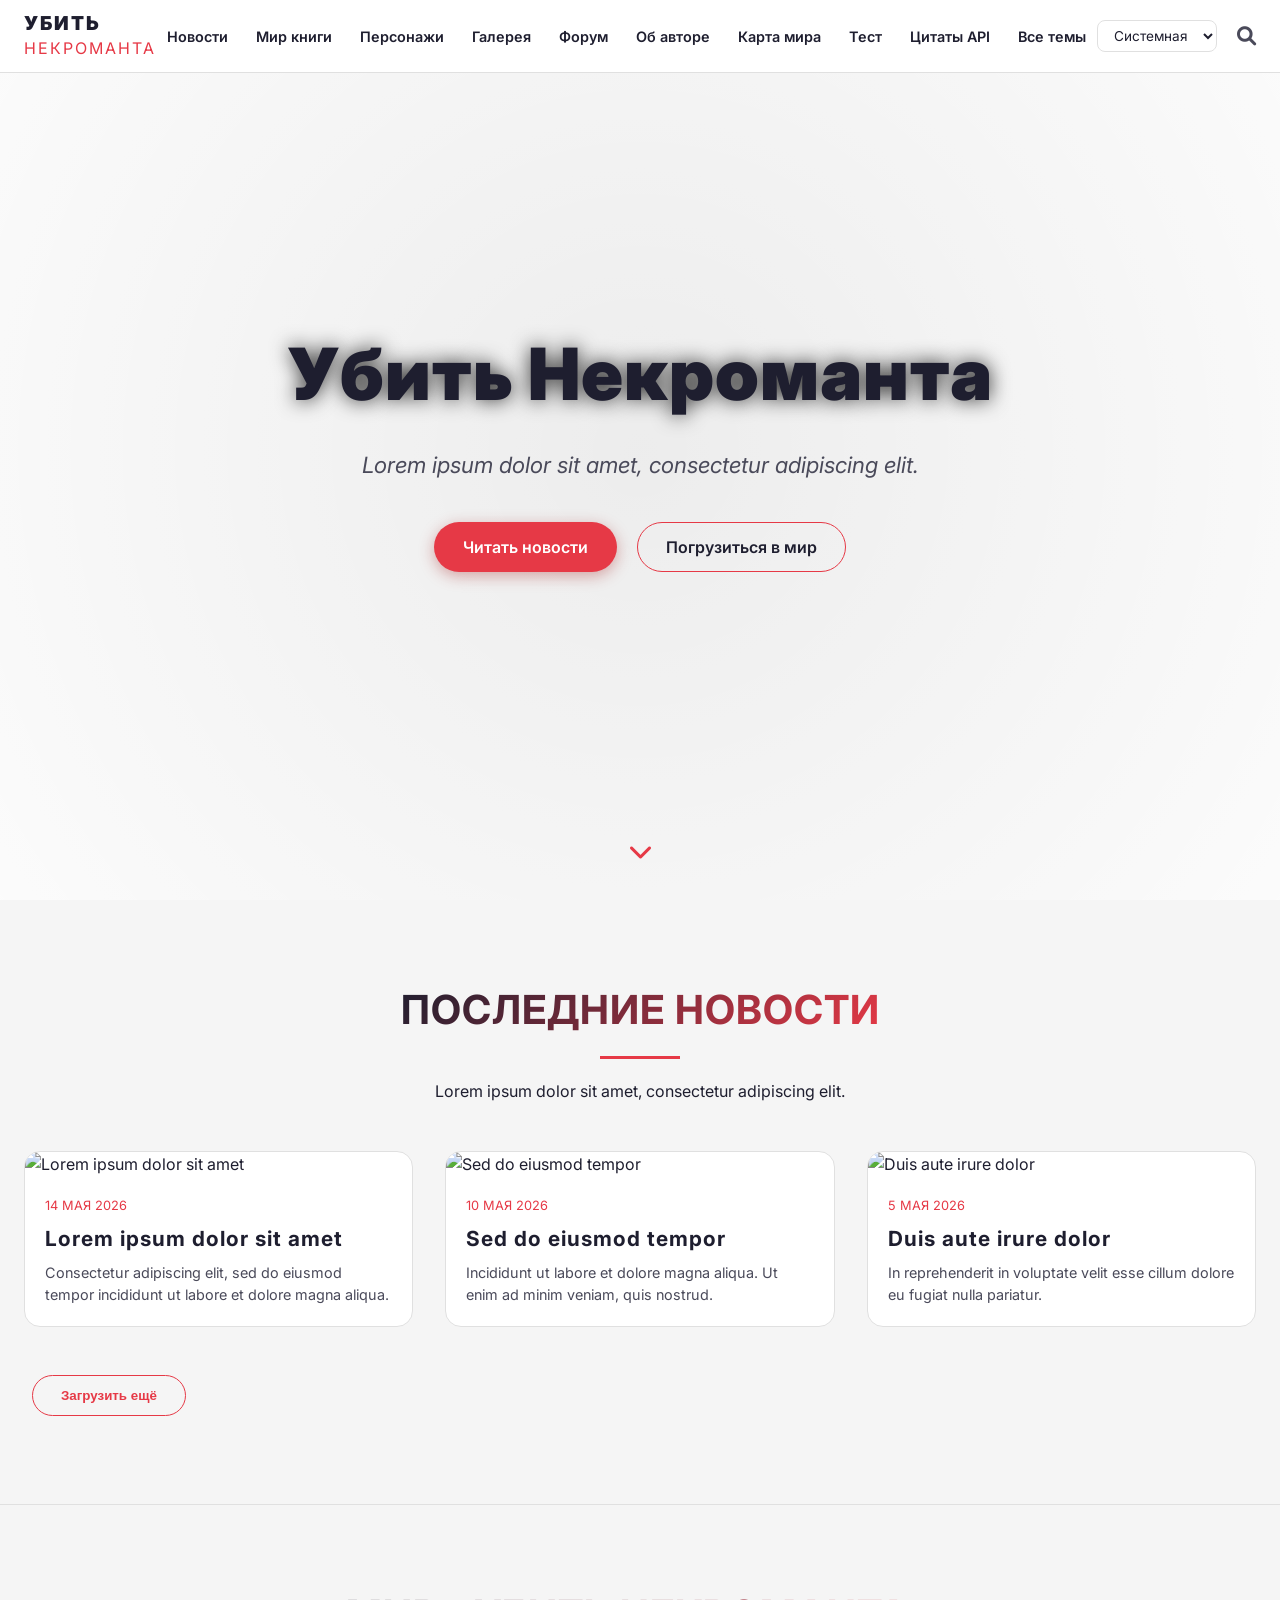
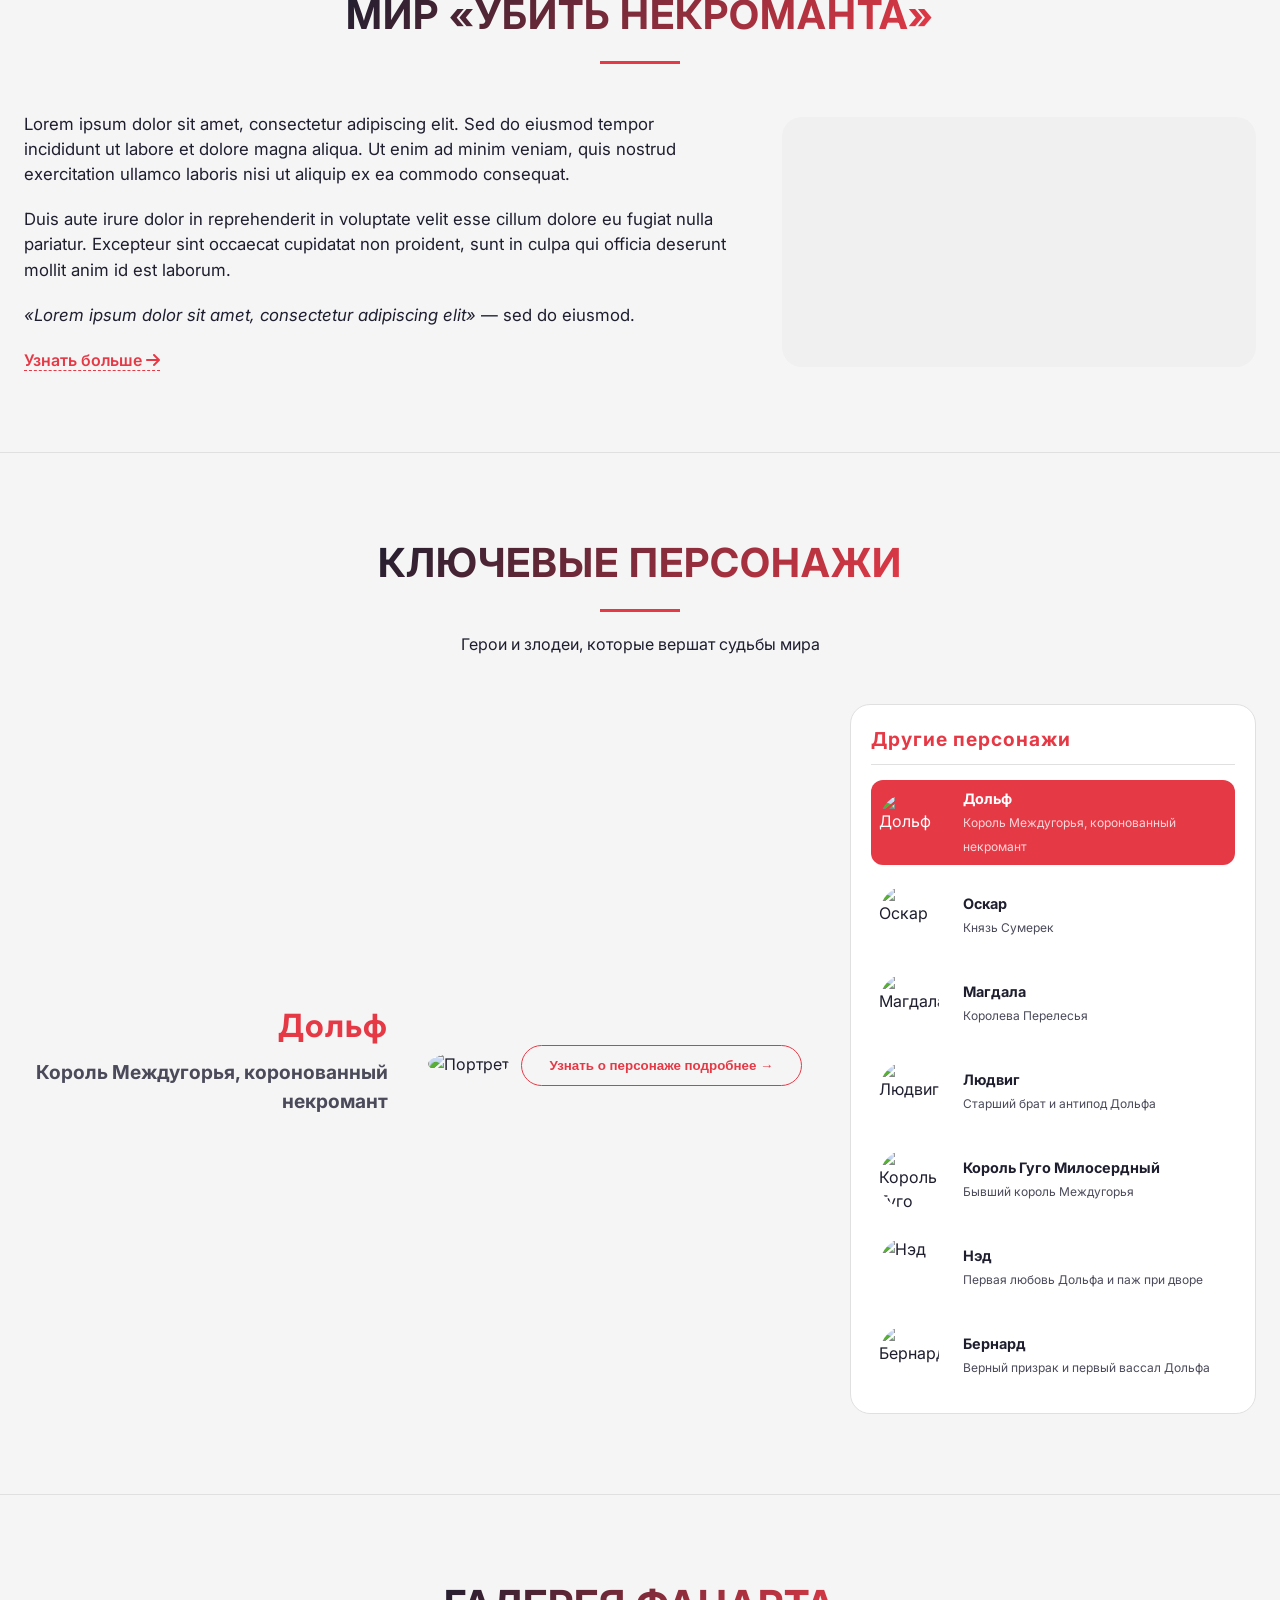
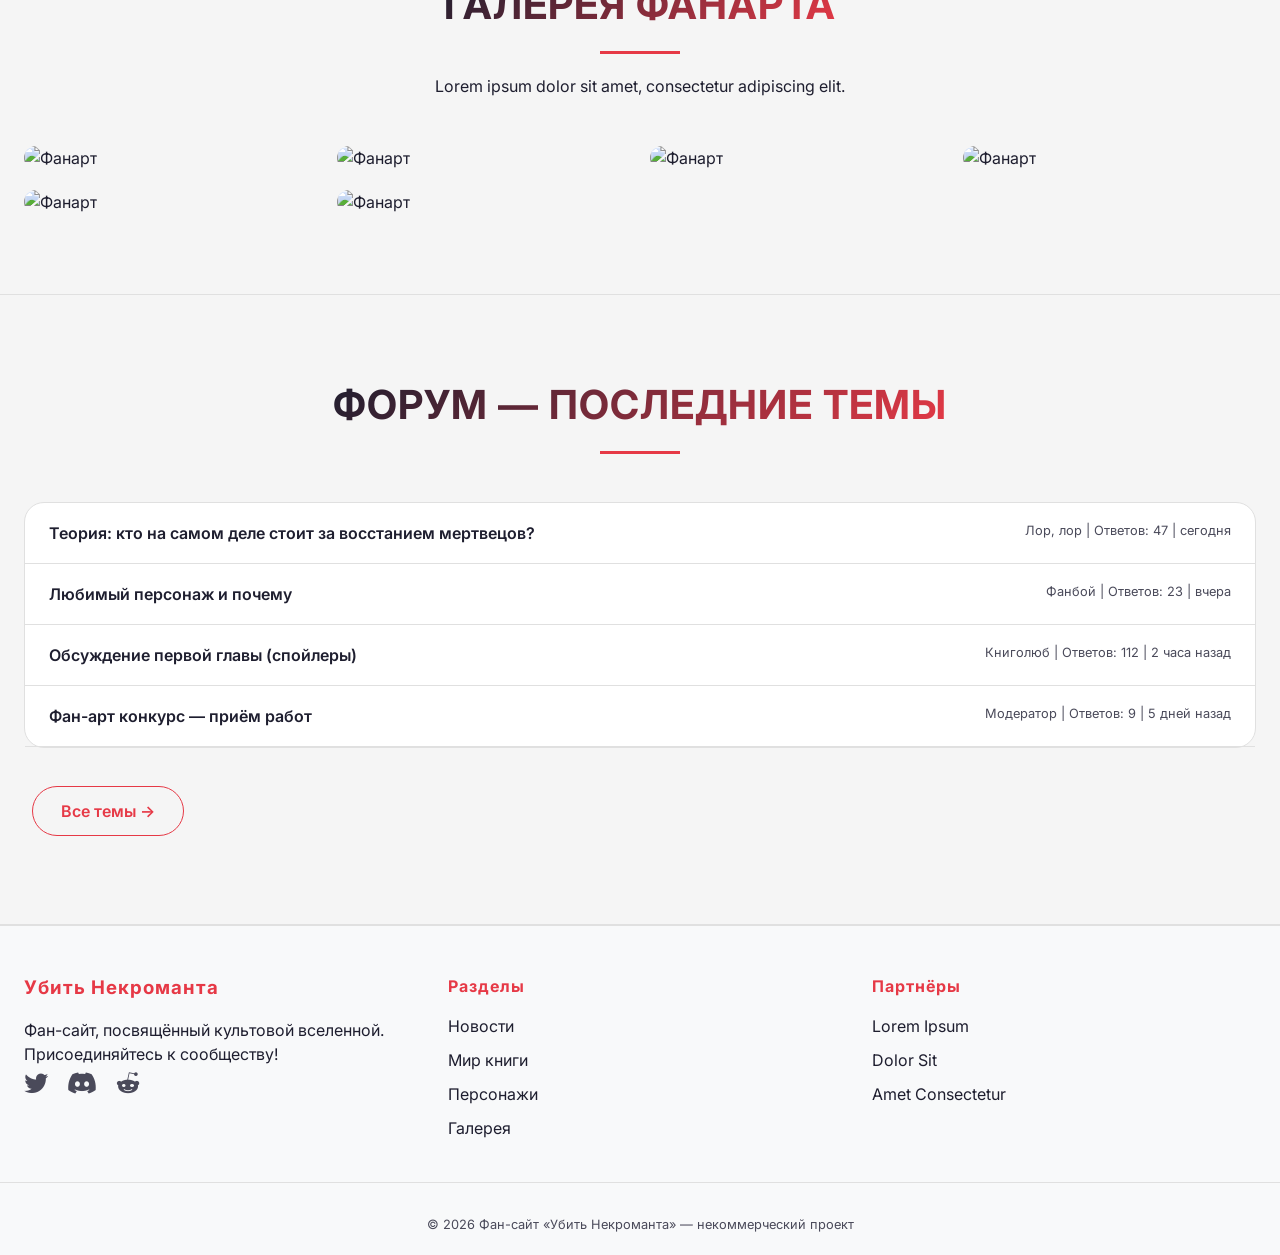
==== commit c9f4bec8: "1" ====
--- a/frontend/index.html
+++ b/frontend/index.html
@@ -49,7 +49,7 @@
         <div class="hero-overlay"></div>
         <div class="hero-content">
             <h1>Убить Некроманта</h1>
-            <p class="tagline">Фан-сайт по книге Макса Далина "Убить Некроманта".</p>
+            <p class="tagline">Lorem ipsum dolor sit amet, consectetur adipiscing elit.</p>
             <div class="hero-buttons">
                 <a href="#news" class="btn btn-primary">Читать новости</a>
                 <a href="#world" class="btn btn-secondary">Погрузиться в мир</a>
